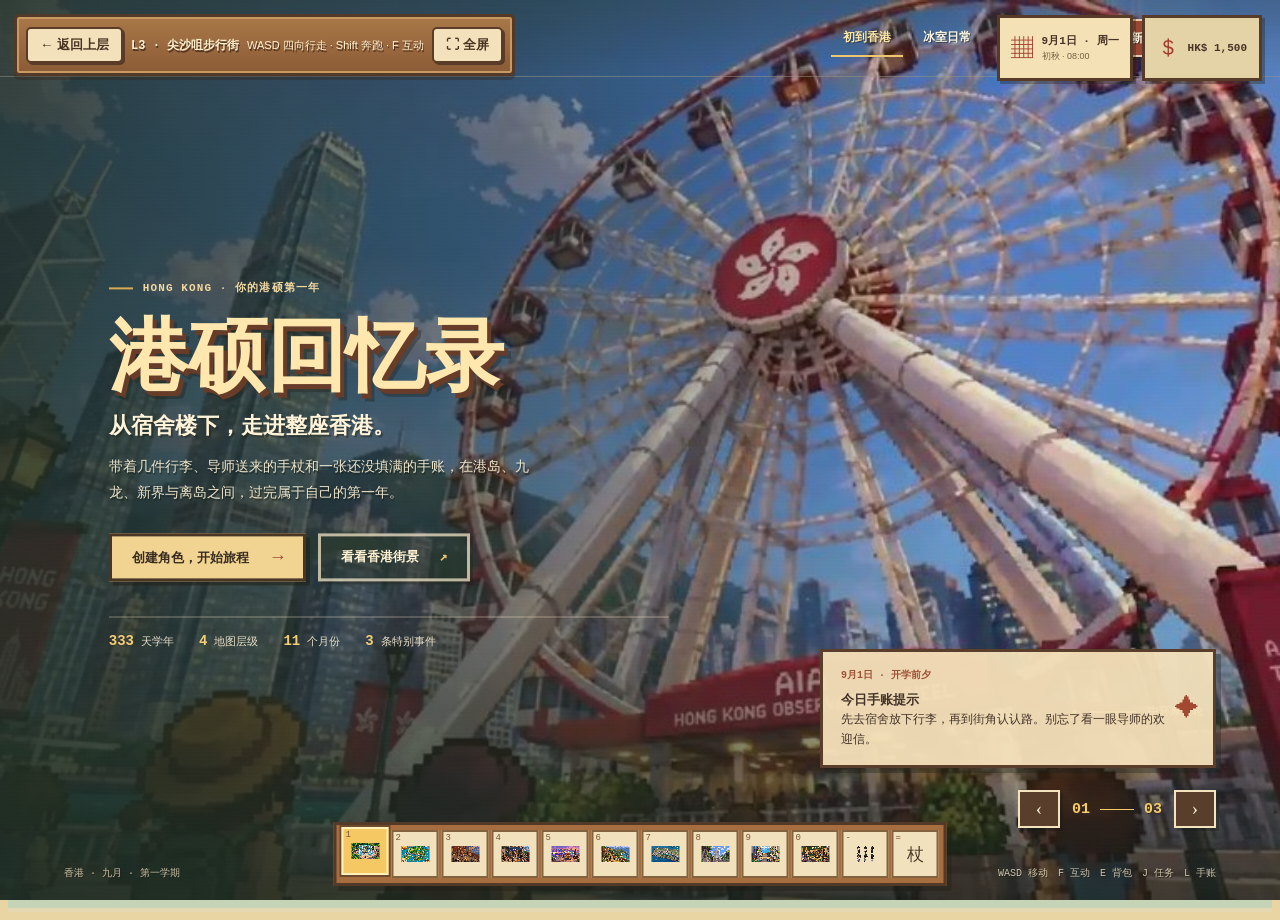
==== index.html @ a5586269 "发布港硕回忆录网页游戏" ====
<!doctype html>
<html lang="zh-CN">
<head>
<meta charset="utf-8"><meta name="viewport" content="width=device-width,initial-scale=1">
<meta name="description" content="港硕回忆录：一款可离线运行的香港生活像素叙事网页游戏。">
<meta name="theme-color" content="#263d35">
<link rel="icon" href="data:,">
<title>港硕回忆录</title>
<style>
/* 本地离线字体回退，无需网络加载 */
/* 2D 综合风格：像素地图 + 港式手绘场景 */
:root{--ink:#23352f;--paper:#f7efdb;--green:#547969;--yellow:#e2b75f;--blue:#75a8a2}
body{font-family:"Microsoft YaHei","PingFang SC",sans-serif;background:#8fb6a6;image-rendering:auto}
.app{grid-template-columns:78px 1fr}.rail{background:#263d35;border-right:4px solid #1b3028}.brand{width:54px;height:54px;border:2px solid #e8dab8;border-radius:7px;font-family:monospace;background:#315347}.navbtn{border-radius:5px}.navbtn.active{background:#efca78;color:#263d35}
.main{background:#f7efdb}.map-screen{background:#c5d3b6}.map-screen:before{opacity:.32;background-image:linear-gradient(30deg,#739684 1px,transparent 1px),linear-gradient(150deg,#739684 1px,transparent 1px);background-size:38px 22px}
.map-head h1{font-family:monospace;letter-spacing:.08em;text-shadow:3px 3px 0 #eef1d9}.map-head p{font-size:15px}.eyebrow{color:#547969}.status{border:3px solid #315347;border-radius:7px;box-shadow:5px 5px 0 rgba(49,83,71,.18);background:#f7efdb}.mapcanvas{top:125px;overflow:hidden;border:3px solid #315347;border-radius:8px;background:url('assets/thumbs/126.jpg') center/cover;box-shadow:8px 8px 0 rgba(49,83,71,.18)}.mapcanvas:after{content:"";position:absolute;inset:0;background:rgba(245,239,204,.16);box-shadow:inset 0 0 0 8px rgba(49,83,71,.08);pointer-events:none}.district{display:none}
.place{width:132px;height:132px;border-radius:8px;border:3px solid #315347;background:#f7efdb;box-shadow:6px 6px 0 rgba(49,83,71,.38)}.place:hover{transform:translate(-2px,-4px);box-shadow:8px 10px 0 rgba(49,83,71,.38)}.place img{width:100%;height:100%;border-radius:4px;border:0;object-fit:cover;image-rendering:auto}.place:after{content:"";position:absolute;inset:0;border-radius:4px;box-shadow:inset 0 0 24px rgba(49,83,71,.12);pointer-events:none}.place strong{bottom:-16px;left:50%;transform:translateX(-50%);border:2px solid #1b3028;border-radius:4px;background:#315347;font-family:monospace;padding:6px 10px}.place small{border:2px solid #315347;top:-13px;right:-13px;border-radius:4px;background:#efca78;color:#315347}
.place[data-place="港岛"]{left:18%;top:35%}.place[data-place="九龙"]{left:45%;top:25%}.place[data-place="新界"]{right:12%;top:30%}.place[data-place="离岛"]{left:44%;bottom:7%}
.story-screen{background:#263d35}.story-bg{filter:saturate(.82) contrast(.94)}.story-bg:after{background:linear-gradient(90deg,rgba(38,61,53,.84),rgba(38,61,53,.22) 68%,rgba(38,61,53,.05)),repeating-linear-gradient(0deg,rgba(255,255,255,.04) 0 1px,transparent 1px 4px)}.storypanel{border:3px solid #263d35;border-radius:8px;background:#f7efdb;box-shadow:8px 8px 0 rgba(23,42,35,.42)}.storypanel h2{font-family:monospace}.placechip{font-family:monospace}.choice{border:2px solid #7a927f;border-radius:5px}.choice:hover{background:#e9dfb9;border-color:#315347}.closebtn,.backmap{border-radius:5px}
.panel-screen{background:#f7efdb}.sidepanel{background:#315347;border-right:4px solid #263d35}.sidepanel h2,.contentpanel h1{font-family:monospace}.invgrid{grid-template-columns:repeat(2,72px)}.item{border:2px solid rgba(247,239,219,.28);border-radius:6px;background:rgba(247,239,219,.06);aspect-ratio:1}.item img{border:2px solid #e4d3a4;border-radius:4px;width:88%;height:62%;image-rendering:auto}.quest{border:2px solid #bdc8b2;border-radius:6px;box-shadow:3px 3px 0 #dde3d1}.questicon{border-radius:3px}.tag{border-radius:3px;background:#e2e8d2}.journal{border:2px solid #d7d3b7;border-radius:7px}.toast{border:2px solid #e6d9b2;border-radius:5px;background:#315347}
/* 新增：角色创建、导师导览与宿舍出生点 */
.onboarding{position:fixed;z-index:100;inset:0;background:#dce7d8;display:grid;grid-template-columns:43% 57%;overflow:hidden}.onboarding.hidden{display:none}.creator-visual{position:relative;background:url('assets/微信图片_20261126093331_119_1244.webp') center/cover}.creator-visual:after{content:"";position:absolute;inset:0;background:linear-gradient(90deg,rgba(30,54,46,.1),rgba(30,54,46,.7)),repeating-linear-gradient(0deg,rgba(255,255,255,.05) 0 1px,transparent 1px 4px)}.character-preview{position:absolute;z-index:2;left:50%;bottom:8%;width:210px;height:330px;transform:translateX(-50%);border:4px solid #263d35;border-radius:12px;background:#f7efdb;box-shadow:10px 10px 0 rgba(38,61,53,.35);display:flex;flex-direction:column;align-items:center;justify-content:flex-end;overflow:hidden}.preview-sky{position:absolute;inset:0 0 55%;background:#9fbdb1}.preview-avatar{position:relative;z-index:2;width:130px;height:230px;margin-bottom:18px}.avatar-head{position:absolute;top:20px;left:43px;width:44px;height:50px;border-radius:42% 42% 46% 46%;background:#e2b18e;border:3px solid #263d35}.avatar-hair{position:absolute;top:10px;left:36px;width:58px;height:40px;border-radius:25px 25px 10px 10px;background:#3a3028;border:3px solid #263d35}.avatar-body{position:absolute;left:25px;top:68px;width:80px;height:120px;border:3px solid #263d35;border-radius:18px 18px 8px 8px}.preview-avatar[data-clothes="校园衫"] .avatar-body{background:#efca78}.preview-avatar[data-clothes="运动服"] .avatar-body{background:#75a8a2}.preview-avatar[data-clothes="礼服"] .avatar-body{background:#a76578}.preview-avatar[data-clothes="休闲外套"] .avatar-body{background:#718d67}.creator-panel{padding:34px clamp(28px,5vw,70px);background:#f7efdb;overflow:auto}.creator-kicker{font-family:monospace;font-size:12px;letter-spacing:.16em;color:#547969}.creator-panel h1{font-family:monospace;font-size:40px;margin:8px 0 4px}.creator-panel>p{color:#718078;margin:0 0 20px}.create-grid{display:grid;grid-template-columns:1fr 1fr;gap:14px}.field label,.feature label{display:block;font-size:12px;font-weight:800;margin-bottom:7px}.field input{width:100%;height:48px;border:2px solid #b9c2ad;border-radius:6px;background:#fffdf5;padding:0 12px;font-size:16px}.option-row{display:flex;gap:8px}.option-row button,.chip-row button{border:2px solid #b9c2ad;background:#fffdf5;border-radius:6px;padding:10px 12px;cursor:pointer}.option-row button.selected,.chip-row button.selected{border-color:#315347;background:#efca78;color:#263d35}.feature{grid-column:1/-1}.chip-row{display:flex;flex-wrap:wrap;gap:8px}.stat-preview{display:grid;grid-template-columns:repeat(3,1fr);gap:8px;margin:16px 0}.stat-preview div{border:2px solid #bdc8b2;border-radius:6px;background:#edf0df;padding:9px}.stat-preview b{display:block;font-family:monospace;font-size:19px}.stat-preview span{font-size:11px;color:#718078}.primary-btn{width:100%;height:52px;border:3px solid #263d35;border-radius:7px;background:#315347;color:#fff;font-size:15px;font-weight:800;cursor:pointer;box-shadow:5px 5px 0 #d1b86e}.guide-overlay{position:fixed;z-index:110;inset:0;background:rgba(24,43,38,.76);display:none;align-items:center;justify-content:center}.guide-overlay.active{display:flex}.guide-stage{width:min(900px,90vw);height:min(580px,78vh);border:4px solid #263d35;border-radius:10px;overflow:hidden;position:relative;background:url('assets/微信图片_20261126093331_119_1244.webp') center/cover;box-shadow:12px 12px 0 rgba(20,34,29,.45)}.guide-stage:after{content:"";position:absolute;inset:0;background:linear-gradient(0deg,rgba(28,49,42,.58),transparent 55%)}.npc{position:absolute;z-index:2;right:13%;bottom:12%;width:170px;height:250px}.npc-head{position:absolute;top:28px;left:57px;width:56px;height:62px;border:4px solid #263d35;border-radius:45% 45% 42% 42%;background:#d7a17d}.npc-hair{position:absolute;z-index:2;top:16px;left:48px;width:74px;height:48px;border:4px solid #263d35;border-radius:50% 50% 12px 12px;background:#c3b3dc}.npc-body{position:absolute;top:88px;left:34px;width:102px;height:145px;border:4px solid #263d35;border-radius:24px 24px 8px 8px;background:#b3c7a2}.staff{position:absolute;z-index:3;right:-20px;top:72px;width:10px;height:150px;background:#efca78;border:3px solid #263d35;border-radius:8px}.staff:before{content:"✦";position:absolute;top:-34px;left:-17px;width:38px;height:38px;border:3px solid #263d35;border-radius:50%;background:#f7efdb;color:#b88b39;display:grid;place-items:center}.dialogue{position:absolute;z-index:4;left:24px;right:24px;bottom:24px;border:3px solid #263d35;border-radius:8px;background:#f7efdb;padding:16px 18px;box-shadow:7px 7px 0 rgba(38,61,53,.35)}.dialogue .npc-name{font-family:monospace;font-size:12px;color:#547969}.dialogue p{min-height:48px;line-height:1.7;margin:6px 0 12px}.dialogue button{float:right;border:2px solid #263d35;border-radius:5px;background:#315347;color:#fff;padding:8px 14px;cursor:pointer}.dorm-overlay{position:fixed;z-index:105;inset:0;background:rgba(35,53,47,.83);display:none;align-items:center;justify-content:center}.dorm-overlay.active{display:flex}.dorm-panel{width:min(980px,92vw);background:#f7efdb;border:4px solid #263d35;border-radius:10px;padding:26px;box-shadow:12px 12px 0 rgba(18,31,26,.45)}.dorm-panel h2{font-family:monospace;margin:0 0 4px}.dorm-panel>p{color:#718078;margin-top:0}.dorm-grid{display:grid;grid-template-columns:repeat(3,1fr);gap:12px}.dorm-card{border:3px solid #bdc8b2;border-radius:7px;background:#fffdf5;padding:10px;text-align:left;cursor:pointer}.dorm-card.selected{border-color:#315347;background:#e7e0b7;box-shadow:5px 5px 0 #d1b86e}.dorm-card img{width:100%;height:115px;object-fit:cover;border:2px solid #263d35;border-radius:4px}.dorm-card strong{display:block;margin:8px 0 3px}.dorm-card small{color:#718078}.hotspot{position:absolute;z-index:6;width:auto;min-width:92px;height:42px;border:2px solid #263d35;border-radius:5px;background:#f7efdb;color:#263d35;box-shadow:4px 4px 0 rgba(49,83,71,.28);font-size:11px;font-weight:800;cursor:pointer}.hotspot:before{content:"";position:absolute;left:50%;top:-12px;width:8px;height:8px;border:2px solid #263d35;border-radius:50%;background:#efca78;transform:translateX(-50%)}.hotspot:hover{background:#efca78}.hotspot[data-locked="true"]{opacity:.58}.birth-marker{position:absolute;z-index:7;width:38px;height:38px;border:3px solid #263d35;border-radius:50%;background:#efca78;display:grid;place-items:center;font-size:18px;left:var(--x);top:var(--y);box-shadow:4px 4px 0 rgba(49,83,71,.28)}
@media(max-width:760px){.app{grid-template-columns:64px 1fr}.mapcanvas{top:135px}.place{width:96px;height:96px}.place strong{font-size:9px}.invgrid{grid-template-columns:repeat(2,58px)}.storypanel{border-width:2px}.onboarding{grid-template-columns:1fr}.creator-visual{display:none}.creator-panel{padding:22px}.create-grid{grid-template-columns:1fr}.dorm-grid{grid-template-columns:1fr 1fr}.guide-stage{height:70vh}.npc{right:4%;transform:scale(.78);transform-origin:bottom}.hotspot{min-width:74px;font-size:9px}.stat-preview{grid-template-columns:repeat(3,1fr)}}
</style>
<link rel="stylesheet" href="assets/experience.css">
<link rel="stylesheet" href="assets/adventure.css">
<link rel="stylesheet" href="assets/story.css">
<link rel="stylesheet" href="assets/character.css">
<link rel="stylesheet" href="assets/world.css?v=2">
<link rel="stylesheet" href="assets/room.css?v=1">
</head>
<body>
<section class="welcome-screen" id="welcomeScreen">
  <div class="welcome-art"><img id="welcomeScene" src="assets/video_cover.jpg" alt="中环摩天轮像素街景"><div class="welcome-art-grain"></div></div>
  <header class="welcome-nav"><div class="welcome-mark">港硕<br>记</div><nav><button class="welcome-nav-link current" data-home-tab="0">初到香港</button><button class="welcome-nav-link" data-home-tab="1">冰室日常</button><button class="welcome-nav-link" data-home-tab="2">九龙夜行</button></nav><button class="welcome-mini-start" id="navBeginJourney">开始新生活 <span>→</span></button></header>
  <div class="welcome-copy"><div class="welcome-kicker"><span></span>HONG KONG · 你的港硕第一年</div><h1>港硕回忆录</h1><div class="welcome-subtitle">从宿舍楼下，走进整座香港。</div><p class="welcome-summary">带着几件行李、导师送来的手杖和一张还没填满的手账，在港岛、九龙、新界与离岛之间，过完属于自己的第一年。</p><div class="welcome-actions"><button class="welcome-primary" id="beginJourney">创建角色，开始旅程 <span>→</span></button><button class="welcome-secondary" id="resumeJourney">看看香港街景 <span>↗</span></button></div><div class="welcome-story-meta"><span><b>333</b>天学年</span><span><b>4</b>地图层级</span><span><b>11</b>个月份</span><span><b>3</b>条特别事件</span></div></div>
  <div class="welcome-news"><div class="news-date">9月1日 · 开学前夕</div><p><b>今日手账提示</b><br>先去宿舍放下行李，再到街角认认路。别忘了看一眼导师的欢迎信。</p><span class="news-pin">✦</span></div>
  <div class="welcome-scene-mark"><span>✦</span><i></i><span id="sceneCaption">中环 · 港湾入夜</span><span id="sceneNumber" class="sr-only">01</span></div>
  <div class="welcome-controls"><button id="welcomePrev" aria-label="上一张街景">‹</button><span><b id="welcomeSlideCurrent">01</b><i></i><b>03</b></span><button id="welcomeNext" aria-label="下一张街景">›</button></div>
  <div class="welcome-footer"><span>香港 · 九月 · 第一学期</span><span>WASD 移动　F 互动　E 背包　J 任务　L 手账</span></div>
</section>
<div class="onboarding hidden" id="onboarding">
  <div class="creator-visual"><div class="character-preview"><div class="preview-sky"></div><div class="preview-avatar" id="previewAvatar" data-clothes="校园衫" data-outfit="daily"><div class="avatar-sheet" id="avatarSheet" data-gender="女性"></div><img class="avatar-layer avatar-top-layer" src="assets/characters/clothes-top.png" alt="上衣"><img class="avatar-layer avatar-pants-layer" src="assets/characters/clothes-pants.png" alt="裤子"><img class="avatar-layer avatar-shoes-layer" src="assets/characters/clothes-shoes.png" alt="鞋子"><div class="avatar-accessory"></div><img class="avatar-full" id="avatarFull" alt="节日人物造型"></div><div class="avatar-preview-name" id="avatarPreviewName">林同学 · 日常校园</div><div class="character-turnaround" id="characterTurnaround" aria-label="日常校园三视图"><div class="turnaround-view"><img data-view="front" src="assets/characters/daily-female-front.png" alt="正面"><span>正</span></div><div class="turnaround-view"><img data-view="side" src="assets/characters/daily-female-side.png" alt="侧面"><span>侧</span></div><div class="turnaround-view"><img data-view="back" src="assets/characters/daily-female-back.png" alt="背面"><span>背</span></div></div><div class="avatar-zoom-note" id="avatarZoomNote">100%</div></div></div>
  <div class="creator-panel">
    <div class="creator-kicker">CHARACTER CREATION · 港硕第一学期 <button id="backToWelcome" type="button">← 返回首页</button></div><h1>创建你的角色</h1><p>选择形象、性格与开学穿搭，数值会随选择即时调整。</p>
    <div class="create-grid">
      <div class="field"><label for="playerName">姓名</label><input id="playerName" maxlength="12" value="林同学" placeholder="请输入姓名"></div>
      <div class="field"><label>性别 / 身份</label><div class="option-row" id="genderOptions"><button class="selected" data-gender="女性">女性</button><button data-gender="男性">男性</button><button data-gender="非二元">非二元</button></div></div>
      <div class="feature"><label>人物特征（可多选）</label><div class="chip-row" id="traitOptions"><button class="selected" data-trait="社交达人" data-stat="社交,+12">社交达人</button><button data-trait="学业优先" data-stat="学习,+12">学业优先</button><button data-trait="探险爱好者" data-stat="探索,+12">探险爱好者</button><button data-trait="美食记录者" data-stat="体力,+12">美食记录者</button></div></div>
      <div class="feature outfit-feature" id="clothesOptions"><label>初始服饰</label><div class="outfit-grid" id="outfitOptions"><button class="outfit-option selected" data-outfit="daily" data-clothes="日常校园" data-clue="校园"><span class="outfit-art daily-art"><img src="assets/characters/daily-female-front.png" alt="日常校园造型"></span><span><b>日常校园</b><small>轻装入学 · 学习 +5</small></span></button><button class="outfit-option" data-outfit="street" data-clothes="街头休闲" data-clue="探索"><span class="outfit-art street-art"><img src="assets/characters/clothes-top.png" alt="街头上衣"><img src="assets/characters/clothes-pants.png" alt="休闲长裤"></span><span><b>街头休闲</b><small>方便走街 · 探索 +8</small></span></button><button class="outfit-option" data-outfit="holiday" data-clothes="圣诞主题套装" data-clue="社交"><span class="outfit-art holiday-art"><img src="assets/characters/holiday-character.png" alt="圣诞套装"></span><span><b>圣诞主题</b><small>节日限定 · 社交 +8</small></span></button><button class="outfit-option" data-outfit="alternative" data-clothes="恶魔蝙蝠套装" data-clue="生活"><span class="outfit-art alternative-art"><img src="assets/characters/alternative-character.png" alt="蝙蝠套装"></span><span><b>蝙蝠套装</b><small>个性出行 · 探索 +5</small></span></button></div></div>
      <div class="feature accessory-feature"><label>配饰</label><div class="accessory-row" id="accessoryOptions"><button class="accessory-option selected" data-accessory="none" title="不佩戴">—</button><button class="accessory-option" data-accessory="bow" title="蝴蝶结"><img src="assets/characters/accessory-bow.png" alt="蝴蝶结"></button><button class="accessory-option" data-accessory="hairpin" title="发夹"><img src="assets/characters/accessory-hairpin.png" alt="发夹"></button><button class="accessory-option" data-accessory="scarf" title="脖套"><img src="assets/characters/accessory-scarf.png" alt="脖套"></button><button class="accessory-option" data-accessory="bat" title="小蝙蝠"><img src="assets/characters/accessory-bat.png" alt="小蝙蝠"></button></div></div>
      <div class="feature appearance-comparison"><label>主角装饰对照</label><div class="appearance-compare"><div class="compare-panel"><div class="compare-avatar"><div class="compare-person" id="compareBeforePerson" data-gender="女性"></div></div><b>未佩戴配饰</b></div><span class="compare-arrow">→</span><div class="compare-panel"><div class="compare-avatar"><div class="compare-person" id="compareAfterPerson" data-gender="女性"></div><img id="compareAccessory" class="compare-accessory" alt="当前配饰" hidden></div><b id="compareAccessoryName">当前：无配饰</b></div></div></div>
      <div class="feature tuning-feature"><label for="avatarScale">人物显示比例 <span id="avatarScaleValue">100%</span></label><input id="avatarScale" type="range" min="75" max="120" value="100"><label for="avatarTone">色调</label><select id="avatarTone"><option value="normal">原色</option><option value="warm">暖光</option><option value="cool">清凉</option><option value="soft">柔和</option></select></div>
    </div>
    <div class="stat-preview"><div><b id="socialStat">62</b><span>社交</span></div><div><b id="studyStat">62</b><span>学习</span></div><div><b id="exploreStat">62</b><span>探索</span></div><div><b id="energyStat">100</b><span>体力</span></div></div>
    <button class="primary-btn" id="startCreation">确认角色，进入香港</button>
  </div>
</div>
<div class="guide-overlay" id="guideOverlay"><div class="guide-stage"><div class="npc"><div class="npc-hair"></div><div class="npc-head"></div><div class="npc-body"></div><div class="staff"></div></div><div class="dialogue"><div class="npc-name">导师 NPC · 马老师</div><p id="guideText"></p><button id="guideNext">继续</button></div></div></div>
<div class="dorm-overlay" id="dormOverlay"><div class="dorm-panel"><h2>选择宿舍出生点</h2><p>宿舍下就是你的第一天。不同区域影响初始交通与可探索地点。</p><div class="dorm-grid" id="dormGrid">
<button class="dorm-card selected" data-dorm="港大太古堂" data-bonus="社交"><img src="assets/微信图片_20261126093323_112_1244.webp"><strong>太古堂宿舍</strong><small>港岛 · 商业区，社交路线加成</small></button>
<button class="dorm-card" data-dorm="城大宿舍" data-bonus="学习"><img src="assets/微信图片_20261126093331_119_1244.webp"><strong>城大宿舍</strong><small>九龙 · 校园区，学习路线加成</small></button>
<button class="dorm-card" data-dorm="理大宿舍" data-bonus="探索"><img src="assets/微信图片_20261126093323_114_1244.webp"><strong>理大宿舍</strong><small>维港 · 实践区，探索路线加成</small></button>
<button class="dorm-card" data-dorm="浸大学舍" data-bonus="社交"><img src="assets/微信图片_20261126093323_113_1244.webp"><strong>浸大学舍</strong><small>九龙东 · 社区区，文化路线加成</small></button>
<button class="dorm-card" data-dorm="科大宿舍" data-bonus="生活"><img src="assets/微信图片_20261126093323_117_1244.webp"><strong>科大宿舍</strong><small>清水湾 · 自然区，体力路线加成</small></button>
<button class="dorm-card" data-dorm="岭南宿舍" data-bonus="生活"><img src="assets/微信图片_20261126093331_121_1244.webp"><strong>岭南宿舍</strong><small>离岛 · 海岸区，休闲路线加成</small></button>
</div><button class="primary-btn" id="confirmDorm" style="margin-top:16px">从宿舍楼下出发</button></div></div>
<div class="app">
<aside class="rail"><div class="brand">香<br>港回忆录</div><nav class="railnav">
<button class="navbtn active" data-screen="map"><span>⌖</span><span>地图</span></button>
<button class="navbtn" data-screen="bag"><span>▣</span><span>背包</span></button>
<button class="navbtn" data-screen="quests"><span>✓</span><span>任务</span></button>
<button class="navbtn" data-screen="journal"><span>◫</span><span>日记</span></button>
</nav><div class="railbottom">DAY 01<br>9月1日</div></aside>
<main class="main">
<section class="screen map-screen active" id="map"><header class="map-head"><div class="eyebrow">HONG KONG · FALL SEMESTER</div><h1>香港，九月。</h1><p>沿街区前行，靠近感叹号触发事件；点「返回上层」可随时打开香港地图。</p></header>
<div class="status"><div class="meter">体力<b id="energy">100%</b></div><div class="meter">港币<b id="money">¥ 1,500</b></div><div class="meter">学分线索<b id="clues">0</b></div></div>
<div class="mapcanvas"><div class="district d1"></div><div class="district d2"></div><div class="district d3"></div><div class="district d4"></div>
<button class="place" data-place="港岛"><img src="assets/微信图片_20261126093323_109_1244.webp"><small>1</small><strong>港岛 · 中环</strong></button>
<button class="place" data-place="九龙"><img src="assets/微信图片_20261126093331_118_1244.webp"><small>2</small><strong>九龙 · 旺角</strong></button>
<button class="place" data-place="新界"><img src="assets/微信图片_20261126093331_125_1244.webp"><small>3</small><strong>新界 · 大埔</strong></button>
<button class="place" data-place="离岛" id="island"><img src="assets/微信图片_20261126093338_131_1244.png"><small>4</small><strong>离岛 · 南丫岛</strong></button>
</div></section>
<section class="screen story-screen" id="story"><button class="backmap" id="backmap">← 返回地图</button><div class="story-bg" id="storybg"></div><article class="storypanel"><div class="storytop"><span class="placechip" id="placechip"></span><button class="closebtn" id="closeStory">×</button></div><h2 id="storytitle"></h2><p id="storytext"></p><div class="choices" id="choices"></div></article></section>
<section class="screen panel-screen" id="bag"><div class="panelshell"><aside class="sidepanel"><h2>背包 / Inventory</h2><div class="invgrid" id="invgrid"></div></aside><div class="contentpanel"><h1>随身物品</h1><div class="journal" id="bagText">此刻，你的背包还很轻。收集四张港岛地图碎片与一张八达通，即将开启真正的香港回忆。</div></div></div></section>
<section class="screen panel-screen" id="quests"><div class="panelshell"><aside class="sidepanel"><h2>任务状态</h2><div class="journal" style="background:transparent;color:#d6dfdc;border:0;padding:0;font-size:13px">完成地点任务，收集线索；选择影响体力、口袋和结局。</div></aside><div class="contentpanel"><h1>今日任务链</h1><div class="questlist" id="questlist"></div></div></div></section>
<section class="screen panel-screen" id="journal"><div class="panelshell"><aside class="sidepanel"><h2>回忆日记</h2><div style="font-size:13px;color:#bdcdc9">9 月 · 港硕生活<br><br><b id="dayCount">第 1 页</b></div></aside><div class="contentpanel"><div id="journalNormal"><h1>香港日志</h1><div class="journal" id="journalText">2026年9月1日，阴。</div></div><div class="ending" id="ending"><div class="endingmark">END</div><h1 id="endingTitle">属于我的香港</h1><p id="endingText"></p><button class="choice" onclick="location.reload()" style="max-width:180px;margin:auto;text-align:center">重新开始回忆</button></div></div></div></section>
</main></div>
<div class="game-hud"><div class="hud-calendar"><span class="hud-icon">▦</span><span class="hud-date"><b>9月1日 · 周一</b><small>初秋 · 08:00</small></span></div><div class="hud-wallet"><span class="hud-icon">＄</span><b id="hudMoney">HK$ 1,500</b></div></div>
<div class="hotbar" id="hotbar" aria-label="12格快捷物品栏"></div>
<div class="toast" id="toast"></div>
<script src="assets/meta.js"></script>
<script>
const ASSET = n => `assets/${window.ASSETS.find(a=>a.n===String(n)).file}`;
</script>
<script>
const places={
'港岛':{bg:'assets/微信图片_20261126093323_115_1244.webp',title:'港岛电车站街景',text:'蓝天下的叮叮车穿过中环街巷。阿凯在便利店门口等你，手里拿着一张皱了的地铁图。',choices:[['跟阿凯坐巴士','听一听港岛通勤建议',7,-20],['步行探索街巷','省下车费，但消耗更多体力',12,-10]]},
'九龙':{bg:'assets/微信图片_20261126093323_116_1244.webp',title:'旺角霓虹夜街',text:'蓝紫夜色中的密集招牌亮起。你需要找一顿晚饭，也确认下个月重要的开学日程。',choices:[['钻进夜市食肆','点一份简单的小食，认识新朋友',8,-35],['逛街寻找便利店','节省开支，顺便收集地铁信息',5,-12]]},
'新界':{bg:'assets/微信图片_20261126093331_119_1244.webp',title:'新界校园绿地',text:'金色拱门与草坪环绕着虚构的港硕校园。图书馆灯光仍亮着，选课准备还差最后一步。',choices:[['立刻去图书馆','整理资料并完成选课准备',10,-15],['沿着山径散步','让思绪慢下来，记录自然回忆',4,-5]]},
'离岛':{bg:'assets/微信图片_20261126093331_121_1244.webp',title:'离岛沙滩',text:'碧海白沙与彩色小屋在夕光中安静排列。渡轮渐行渐远，港硕生活像一张等待填写的地图。',choices:[['登上山间小径','用一整天换取离岛线索',18,-60],['在码头喝咖啡','休息片刻，整理今天的日记',8,-25]]}
};
const items=['八达通卡','港岛地图','地铁路线图','行李标签','相机胶片','新生手册'];let state={energy:100,money:1500,clues:0,visited:[],done:{},journal:'2026年9月1日，阴。\n抵达香港，雨后的街道像一张新地图。'};
function showScreen(id){document.querySelectorAll('.screen').forEach(s=>s.classList.remove('active'));document.querySelector('#'+id).classList.add('active');document.querySelectorAll('.navbtn').forEach(b=>b.classList.toggle('active',b.dataset.screen===id))}
document.querySelectorAll('.navbtn').forEach(b=>b.onclick=()=>showScreen(b.dataset.screen));
document.querySelectorAll('.place').forEach(p=>p.onclick=()=>openPlace(p.dataset.place));
function openPlace(name){const d=places[name];document.querySelector('#storybg').style.backgroundImage=`url('${d.bg}')`;document.querySelector('#placechip').textContent='LOCATION · '+name;document.querySelector('#storytitle').textContent=d.title;document.querySelector('#storytext').textContent=d.text;const box=document.querySelector('#choices');box.innerHTML='';d.choices.forEach((c,i)=>{const b=document.createElement('button');b.className='choice';b.innerHTML=`<strong>${c[0]}</strong><small>${c[1]}</small>`;b.onclick=()=>choose(name,i,c);box.appendChild(b)});showScreen('story')}
function choose(name,i,c){if(state.done[name]){toast('这里的回忆已记录在日记中');return}state.done[name]=true;state.visited.push(name);state.clues++;state.energy=Math.max(0,state.energy-c[2]);state.money=Math.max(0,state.money-c[3]);state.journal+=`\n\n${name}｜${places[name].title}\n选择了“${c[0]}”。${c[1]}。`;document.querySelectorAll('.place').forEach(p=>{if(p.dataset.place===name)p.classList.add('locked')});update();toast(`${name}线索已收集 +1`);setTimeout(()=>showScreen('map'),350);if(state.clues===4)setTimeout(()=>ending(),900)}
function update(){document.querySelector('#energy').textContent=state.energy+'%';document.querySelector('#money').textContent='¥ '+state.money.toLocaleString();document.querySelector('#clues').textContent=state.clues;document.querySelector('#journalText').textContent=state.journal;document.querySelector('#dayCount').textContent='第 '+Math.min(state.clues+1,19)+' 页';renderBag();renderQuests()}
function renderBag(){const g=document.querySelector('#invgrid');g.innerHTML='';items.forEach((n,i)=>{const el=document.createElement('div');el.className='item '+(i<=state.clues?'':'locked');const assetIds=[127,128,129,130,131,127];el.innerHTML=`<img src="assets/微信图片_20261126093338_${assetIds[i]}_1244.${assetIds[i]===131?'png':'webp'}"><span>${n}</span>`;g.appendChild(el)})}
function renderQuests(){const q=[['抵达港岛','完成地铁与街区探索','港岛'],['寻找九龙夜市','收集最真实的日常记忆','九龙'],['整理新界生活','确定学业与休闲节奏','新界'],['完成离岛远行','给港硕生活留下注脚','离岛']];const e=document.querySelector('#questlist');e.innerHTML='';q.forEach(v=>{const done=state.done[v[2]];e.innerHTML+=`<div class="quest ${done?'done':''}"><div class="questicon">${done?'✓':'·'}</div><div><strong>${v[0]}</strong><small>${v[1]}</small></div><span class="tag">${done?'已完成':'进行中'}</span></div>`})}
function ending(){showScreen('journal');document.querySelector('#journalNormal').style.display='none';document.querySelector('#ending').classList.add('active');let title=state.energy>70?'生活考察者':'香港记忆家';let text=state.energy>70?'你用步行丈量了港岛，用地铁串起了九龙，用海风安放了新界和离岛。港硕生活，终于从地图变成了你的日常。':'你在繁忙与休闲之间反复选择。疲惫与行李都成为记录的一部分，这一年也许不会完美，却真实地属于你。';document.querySelector('#endingTitle').textContent=title;document.querySelector('#endingText').textContent=text}
function toast(t){const x=document.querySelector('#toast');x.textContent=t;x.classList.add('show');clearTimeout(x.timer);x.timer=setTimeout(()=>x.classList.remove('show'),1800)}
document.querySelector('#backmap').onclick=()=>showScreen('map');document.querySelector('#closeStory').onclick=()=>showScreen('map');

const creator={gender:'女性',traits:[],clothes:'日常校园',dorm:'港大太古堂',bonus:'社交',name:'林同学',stats:{social:62,study:62,explore:62,energy:100}};
function recalcStats(){let s={social:62,study:62,explore:62,energy:100};document.querySelectorAll('#traitOptions button.selected').forEach(b=>{const [k,v]=b.dataset.stat.split(',');if(k==='社交')s.social+=Number(v);if(k==='学习')s.study+=Number(v);if(k==='探索')s.explore+=Number(v);if(k==='体力')s.energy+=Number(v)});const clothes=document.querySelector('#clothesOptions button.selected');creator.clothes=clothes?.dataset.clothes||'日常校园';if(clothes?.dataset.clue==='校园')s.study+=5;if(clothes?.dataset.clue==='社交')s.social+=8;if(clothes?.dataset.clue==='学习')s.study+=8;if(clothes?.dataset.clue==='探索')s.explore+=8;if(clothes?.dataset.clue==='生活')s.explore+=5;creator.traits=[...document.querySelectorAll('#traitOptions button.selected')].map(button=>button.dataset.trait);socialStat.textContent=s.social;studyStat.textContent=s.study;exploreStat.textContent=s.explore;energyStat.textContent=s.energy;creator.stats=s;previewAvatar.dataset.clothes=creator.clothes}
document.querySelectorAll('#genderOptions button').forEach(b=>b.onclick=()=>{document.querySelectorAll('#genderOptions button').forEach(x=>x.classList.remove('selected'));b.classList.add('selected');creator.gender=b.dataset.gender;avatarSheet.dataset.gender=creator.gender==='男性'?'男性':'女性'});
document.querySelectorAll('#traitOptions button').forEach(b=>b.onclick=()=>{b.classList.toggle('selected');recalcStats()});
document.querySelectorAll('#clothesOptions button').forEach(b=>b.onclick=()=>{document.querySelectorAll('#clothesOptions button').forEach(x=>x.classList.remove('selected'));b.classList.add('selected');recalcStats()});
recalcStats();
const guideLines=[
  '欢迎来到香港回忆录，林同学。这里没有固定的人生答案，你的选择会改变社交、学习与探索数值。',
  '在地图上寻找闪亮节点：叮叮车、冰室、庙宇、书店、海滨等地点都能触发任务与回忆。',
  '这是你的港硕手杖：它能记录线索、指引导师任务，并在宿舍与四大城区之间打开选择。'
];let guideIndex=0;
guideText.textContent=guideLines[0];
document.querySelector('#guideNext').onclick=()=>{guideIndex++;if(guideIndex<guideLines.length){guideText.textContent=guideLines[guideIndex];if(guideIndex===2)document.querySelector('.staff').animate([{transform:'scale(.7) rotate(-20deg)'},{transform:'scale(1.2) rotate(8deg)'},{transform:'scale(1)'}],{duration:700});}else{guideOverlay.classList.remove('active');dormOverlay.classList.add('active')}};
document.querySelector('#startCreation').onclick=()=>{creator.name=playerName.value.trim()||'林同学';state.playerStats={...creator.stats};state.energy=creator.stats.energy;document.querySelector('.brand').innerHTML=creator.name.slice(0,2)+'<br>港回忆录';guideLines[0]=`欢迎来到香港回忆录，${creator.name}。这里没有固定的人生答案，你的选择会改变社交、学习与探索数值。`;guideText.textContent=guideLines[0];onboarding.classList.add('hidden');guideOverlay.classList.add('active')};
document.querySelectorAll('.dorm-card').forEach(b=>b.onclick=()=>{document.querySelectorAll('.dorm-card').forEach(x=>x.classList.remove('selected'));b.classList.add('selected');creator.dorm=b.dataset.dorm;creator.bonus=b.dataset.bonus});
confirmDorm.onclick=()=>{dormOverlay.classList.remove('active');state.dorm=creator.dorm;state.bonus=creator.bonus;if(creator.bonus==='社交')state.clues=0;if(creator.bonus==='学习')state.money+=200;if(creator.bonus==='探索')state.energy+=15;state.journal=`9月1日，晴。\n${creator.name}（${creator.gender}）在「${creator.dorm}」宿舍楼下开始港硕回忆。穿着${creator.clothes}，口袋里还有导师赠予的港硕手杖。`;const old=document.querySelector('.birth-marker');if(old)old.remove();const marker=document.createElement('div');marker.className='birth-marker';marker.style.setProperty('--x','46%');marker.style.setProperty('--y','74%');marker.textContent='⌂';mapCanvas.appendChild(marker);update();toast(`出生点：${creator.dorm} · 手杖已获得`)};

const mapPoints=[
 ['港大校门','港岛',18,18,'assets/微信图片_20261126093323_112_1244.webp','与校友打招呼，社交+8'],
 ['叮叮车站','港岛',32,62,'assets/微信图片_20261126093323_115_1244.webp','乘车换区，消耗港币'],
 ['摩天轮广场','港岛',53,20,'assets/微信图片_20261126093331_118_1244.webp','俯瞰维港，探索+8'],
 ['卑利街Bakehouse','港岛',68,55,'assets/微信图片_20261126093338_130_1244.webp','购买蛋挞，体力+10'],
 ['太平山缆车','港岛',78,25,'assets/微信图片_20261126093331_123_1244.webp','黄昏观景，社交或探索任务'],
 ['霓虹夜市','九龙',26,44,'assets/微信图片_20261126093331_120_1244.webp','夜市美食任务'],
 ['庙宇庭院','九龙',51,66,'assets/微信图片_20261126093323_113_1244.webp','参拜祈福，学习线索'],
 ['故宫博物馆','九龙',67,37,'assets/微信图片_20261126093338_128_1244.webp','参观展览，学习+12'],
 ['星光大道','九龙',81,64,'assets/微信图片_20261126093338_129_1244.webp','海滨散步，探索+6'],
 ['慈山寺','新界',38,22,'assets/微信图片_20261126093323_109_1244.webp','登山祈福，体力与学习'],
 ['校园绿地','新界',62,48,'assets/微信图片_20261126093331_119_1244.webp','参加讲座，学习+10'],
 ['香港手绘地图亭','新界',82,67,'assets/微信图片_20261126093331_126_1244.jpg','解锁全港传送点'],
 ['离岛沙滩','离岛',24,71,'assets/微信图片_20261126093331_121_1244.webp','游泳休闲，体力+12'],
 ['山径观海','离岛',62,72,'assets/微信图片_20261126093323_117_1244.webp','行山探索，探索+12'],
 ['喷泉广场','离岛',82,42,'assets/微信图片_20261126093338_127_1244.webp','休憩并与新朋友会面']
];
const mapCanvas=document.querySelector('.mapcanvas');mapPoints.forEach((p,i)=>{const b=document.createElement('button');b.className='hotspot';b.style.left=p[2]+'%';b.style.top=p[3]+'%';b.dataset.title=p[0];b.dataset.region=p[1];b.dataset.desc=p[5];b.dataset.bg=p[4];b.textContent=p[0];b.onclick=()=>openHotspot(b);mapCanvas.appendChild(b)});
function openHotspot(btn){const title=btn.dataset.title,desc=btn.dataset.desc,bg=btn.dataset.bg,region=btn.dataset.region;document.querySelector('#storybg').style.backgroundImage=`url('${bg}')`;document.querySelector('#placechip').textContent=`MAP POINT · ${region}`;document.querySelector('#storytitle').textContent=title;document.querySelector('#storytext').textContent=desc+'。当前角色：'+creator.name+'，宿舍：'+creator.dorm+'。';const box=document.querySelector('#choices');box.innerHTML='';[['停留互动','记录回忆并获得线索',4,-15],['继续探索','消耗更少港币，保存体力',3,-5]].forEach(c=>{const el=document.createElement('button');el.className='choice';el.innerHTML=`<strong>${c[0]}</strong><small>${c[1]}</small>`;el.onclick=()=>{if(!state.done['点:'+title]){state.done['点:'+title]=true;state.clues++;state.energy=Math.max(0,state.energy-c[2]);state.money=Math.max(0,state.money-c[3]);state.journal+=`\n\n${title}｜${region}\n${desc}。`;update();toast(title+' 已记录')}showScreen('map')};box.appendChild(el)});showScreen('story')}
state.journal='等待角色创建……';update();
</script>
<script src="assets/room.js?v=1"></script>
<script src="assets/story.js?v=2"></script>
<script src="assets/adventure.js?v=10"></script>
<script src="assets/experience.js?v=4"></script>
</body></html>
---- assets/experience.css ----
:root{--wall:#E8D5A3;--wall-shadow:#D4BE8B;--tile-green:#9DB47E;--tile-light:#C6D3A8;--sofa:#A33B2B;--sofa-light:#C1553A;--wood:#EFD9A7;--wood-dark:#B98A4E;--steel:#8E959B;--tile-deep:#3E7A4E;--window:#F5E9C8;--sun:#E9B85C;--plant:#4E7A3A;--outline:#493624;--pixel-ink:#3A3A4A;--pixel-blue:#5C7A9E}
button,input,select{font-family:inherit}
body{overflow:hidden!important;background:var(--wall)!important;overscroll-behavior:none}
body,body *{scrollbar-width:thin;scrollbar-color:#9c7242 #e8d5a3}
.app{height:100svh;min-height:520px;overflow:hidden}
.main,.screen{height:100%;overflow:hidden!important;overscroll-behavior:none}
.screen{touch-action:pan-x pan-y}
.welcome-screen{position:fixed;z-index:160;inset:0;display:block;overflow:hidden;background:var(--wall);color:#322c24;font-family:Georgia,"Times New Roman","Microsoft YaHei",serif}
.welcome-screen:before{content:"";position:absolute;z-index:1;inset:0;pointer-events:none;background:linear-gradient(90deg,rgba(30,46,36,.85),rgba(30,46,36,.54) 39%,rgba(30,46,36,.10) 76%),linear-gradient(0deg,rgba(20,35,27,.56),transparent 28%)}
.welcome-screen:after{content:"";position:absolute;z-index:2;inset:0;pointer-events:none;opacity:.22;background-image:repeating-linear-gradient(0deg,rgba(255,255,255,.09) 0 1px,transparent 1px 4px);mix-blend-mode:soft-light}
.welcome-nav{position:absolute;z-index:4;top:0;left:0;right:0;height:76px;display:flex;align-items:center;padding:0 clamp(20px,5vw,76px);gap:24px;border-bottom:1px solid rgba(255,244,218,.25);background:linear-gradient(rgba(42,54,39,.32),transparent)}
.welcome-mark{display:grid;place-items:center;width:42px;height:42px;border:2px solid #f1dfb8;background:#9c4a31;color:#fff4d8;text-decoration:none;text-align:center;font:700 12px/1.1 monospace;box-shadow:3px 3px 0 rgba(22,28,21,.35)}
.welcome-nav nav{display:flex;gap:8px;margin-left:auto}
.welcome-nav-link,.welcome-mini-start{height:38px;border:0;border-bottom:2px solid transparent;background:transparent;color:#fff7e2;font:700 12px monospace;cursor:pointer;padding:0 12px;text-shadow:1px 1px 0 rgba(36,36,26,.55)}
.welcome-nav-link:hover,.welcome-nav-link.current{border-bottom-color:#edc76e;color:#ffe8a6}
.welcome-mini-start{border:2px solid rgba(255,244,218,.75);background:#994733;padding:0 18px;box-shadow:3px 3px 0 rgba(22,28,21,.36)}
.welcome-mini-start span{padding-left:12px;color:#ffe7a2;font-size:16px}
.welcome-art{position:absolute;inset:0;overflow:hidden;background:#5e7860}
.welcome-art img{position:absolute;width:100%;height:100%;inset:0;object-fit:cover;object-position:center 55%;image-rendering:auto;transition:opacity .32s ease,transform 6s ease}
.welcome-art img.slide-in{opacity:.55;transform:scale(1.025)}
.welcome-art-grain{position:absolute;inset:0;background:linear-gradient(0deg,rgba(43,41,26,.28),transparent 46%);pointer-events:none}
.welcome-scene-mark{position:absolute;right:clamp(22px,6vw,88px);bottom:clamp(128px,20vh,188px);display:flex;align-items:center;gap:12px;color:#fff2d6;font:700 11px monospace;text-shadow:2px 2px #332d25}
.welcome-scene-mark span:first-child{color:#f5cf7a;font-size:14px}
.welcome-scene-mark i{width:46px;height:2px;background:#f5cf7a}
.welcome-copy{position:absolute;z-index:3;left:clamp(24px,8.5vw,132px);top:50%;width:min(560px,58vw);transform:translateY(-46%);color:#fff3dc}
.welcome-kicker{display:flex;align-items:center;gap:10px;margin:0 0 20px;color:#f2d89e;font:700 11px monospace;letter-spacing:.1em}
.welcome-kicker span{width:24px;height:2px;background:#d9a955}
.welcome-copy h1{margin:0;color:#ffe7ad;font-family:"STSong","Songti SC","Noto Serif SC",serif;font-size:clamp(44px,6.2vw,82px);font-weight:900;line-height:1.04;text-shadow:4px 5px 0 #673c28,7px 8px 0 rgba(30,34,25,.38)}
.welcome-subtitle{margin:13px 0 12px;font-size:22px;font-weight:700;color:#fff4d9;text-shadow:2px 2px 0 rgba(31,37,29,.5)}
.welcome-summary{max-width:440px;margin:0;color:#eee5cb;font:14px/1.9 "Microsoft YaHei","PingFang SC",sans-serif;text-shadow:1px 2px 0 rgba(21,31,25,.6)}
.welcome-actions{display:flex;flex-wrap:wrap;gap:12px;margin-top:27px}
.welcome-primary,.welcome-secondary{min-height:48px;padding:0 20px;border:3px solid #493624;background:#f1d392;color:#382d20;font:800 13px monospace;cursor:pointer;box-shadow:4px 4px 0 rgba(32,32,22,.55);transition:transform .14s,filter .14s}
.welcome-primary:hover,.welcome-secondary:hover{transform:translateY(-2px);filter:brightness(1.06)}
.welcome-primary span{margin-left:16px;color:#9e4b31;font-size:18px}
.welcome-secondary{border-color:rgba(255,240,209,.7);background:rgba(42,56,39,.34);color:#fff2d3;box-shadow:3px 3px 0 rgba(32,32,22,.35)}
.welcome-secondary span{padding-left:12px;color:#efc771}
.welcome-story-meta{display:flex;flex-wrap:wrap;gap:25px;margin-top:35px;padding-top:16px;border-top:1px solid rgba(255,237,204,.42);color:#e8dfc7;font:11px monospace}
.welcome-story-meta b{padding-right:7px;color:#f4cd75;font-size:14px}
.welcome-controls{position:absolute;z-index:4;right:clamp(22px,5vw,76px);bottom:72px;display:flex;align-items:center;gap:12px}
.welcome-controls button{width:42px;height:38px;border:2px solid #f4e3bf;background:#593f2b;color:#fff0d0;font-size:19px;cursor:pointer;box-shadow:3px 3px 0 rgba(26,28,20,.34)}
.welcome-controls>span{display:flex;align-items:center;gap:10px;color:#fff1d2;font:12px monospace;text-shadow:1px 1px #392d23}
.welcome-controls>span b{color:#f4ca6b;font-size:15px}
.welcome-controls>span i{width:34px;height:1px;background:#f4ca6b}
.welcome-news{position:absolute;z-index:3;right:clamp(22px,5vw,76px);bottom:132px;width:min(330px,30vw);padding:16px 42px 15px 18px;border:3px solid #583e2b;background:rgba(246,227,187,.94);color:#433328;box-shadow:5px 5px 0 rgba(25,34,24,.35)}
.news-date{color:#9e5137;font:700 10px monospace}
.welcome-news p{margin:7px 0 0;font:12px/1.65 "Microsoft YaHei","PingFang SC",sans-serif}
.welcome-news p b{font-size:13px}
.news-pin{position:absolute;right:14px;top:50%;transform:translateY(-50%);color:#a44931;font-size:24px}
.welcome-footer{position:absolute;z-index:4;left:clamp(20px,5vw,76px);right:clamp(20px,5vw,76px);bottom:20px;display:flex;justify-content:space-between;color:rgba(255,242,212,.75);font:10px monospace;text-shadow:1px 1px rgba(37,34,26,.7)}
.creator-visual{background:linear-gradient(0deg,rgba(47,44,31,.45),rgba(47,44,31,.05)),url('video_cover.jpg') center/cover!important}
.character-preview{width:min(310px,80%);height:430px;border:4px solid #493624!important;border-radius:4px!important;background:var(--wall)!important;box-shadow:9px 9px 0 rgba(43,35,24,.45)!important;image-rendering:pixelated}
.character-preview:before{content:"STUDENT ID · HK 09";position:absolute;z-index:4;top:10px;left:10px;color:#f4ebd0;font:10px monospace;text-shadow:1px 2px #4c3427}
.preview-sky{inset:0!important;background:linear-gradient(#82b5df 0 55%,#c9d6a5 55% 100%)!important}
.preview-avatar{position:absolute!important;z-index:2;left:50%!important;top:50%!important;bottom:auto!important;width:260px!important;height:260px!important;margin:0!important;transform:translate(-50%,-52%) scale(var(--avatar-scale,1))!important;transform-origin:center!important;transition:transform .2s,filter .2s;filter:var(--avatar-filter,none)}
.avatar-sheet{position:absolute;inset:0;background-image:url('characters/character-sheet.png');background-repeat:no-repeat;background-size:300% 200%;background-position:0 100%;image-rendering:pixelated}
.avatar-sheet[data-gender="男性"]{background-position:0 0}
.avatar-layer{position:absolute;z-index:2;display:none;height:auto;object-fit:contain;image-rendering:pixelated;filter:drop-shadow(1px 2px rgba(30,25,20,.24))}
.avatar-top-layer{top:39%;left:36%;width:30%}
.avatar-pants-layer{top:59%;left:34%;width:35%;height:38%;object-fit:fill}
.avatar-shoes-layer{top:83%;left:34%;width:16%}
.preview-avatar[data-outfit="street"] .avatar-top-layer,.preview-avatar[data-outfit="street"] .avatar-pants-layer,.preview-avatar[data-outfit="street"] .avatar-shoes-layer{display:block}
.avatar-full{position:absolute;z-index:2;left:0;top:0;width:100%;height:100%;object-fit:contain;display:none;image-rendering:pixelated}
.preview-avatar[data-outfit="holiday"] .avatar-full,.preview-avatar[data-outfit="alternative"] .avatar-full{display:block}
.preview-avatar[data-outfit="holiday"] .avatar-sheet,.preview-avatar[data-outfit="holiday"] .avatar-layer,.preview-avatar[data-outfit="alternative"] .avatar-sheet,.preview-avatar[data-outfit="alternative"] .avatar-layer{display:none}
.avatar-accessory{position:absolute;z-index:4;top:23%;right:25%;width:54px;height:42px;background-position:center;background-repeat:no-repeat;background-size:contain;image-rendering:pixelated;filter:drop-shadow(1px 2px rgba(35,25,15,.28))}
.preview-avatar[data-accessory="bow"] .avatar-accessory{background-image:url('characters/accessory-bow.png')}
.preview-avatar[data-accessory="hairpin"] .avatar-accessory{background-image:url('characters/accessory-hairpin.png')}
.preview-avatar[data-accessory="scarf"] .avatar-accessory{top:40%;right:auto;left:42%;width:48px;height:38px;background-image:url('characters/accessory-scarf.png')}
.preview-avatar[data-accessory="bat"] .avatar-accessory{top:28%;right:21%;width:45px;height:40px;background-image:url('characters/accessory-bat.png')}
.avatar-preview-name{position:absolute;z-index:4;left:12px;right:12px;bottom:40px;padding:8px;border:2px solid #493624;background:#f2e3bf;color:#493624;text-align:center;font:700 11px monospace}
.avatar-zoom-note{position:absolute;z-index:4;right:12px;top:12px;padding:5px 7px;background:#3e7a4e;color:#fff6dd;font:10px monospace}
.creator-panel{padding:24px clamp(22px,3.8vw,56px)!important;background-color:#f5ead0!important;background-image:repeating-linear-gradient(0deg,rgba(100,77,43,.035) 0 1px,transparent 1px 5px)!important}
.creator-kicker{display:flex;align-items:center;font-size:10px!important;letter-spacing:.08em!important}
.creator-kicker button{border:2px solid #9c7640;background:#f5e6bf;color:#68472a;padding:6px 9px;font:700 10px monospace;cursor:pointer}
.creator-panel h1{margin-top:11px!important;color:#583b29;font-size:30px!important}
.creator-panel>p{margin-bottom:13px!important;font-size:12px}
.create-grid{gap:9px 12px!important}
.field,.feature{min-width:0}
.field label,.feature>label{display:flex;align-items:center;gap:7px;margin-bottom:6px;color:#694833;font-size:11px;font-weight:800}
.feature>label small{color:#876e54;font-size:9px;font-weight:400}
.option-row,.chip-row{gap:5px!important;flex-wrap:wrap}
.option-row button,.chip-row button{border:2px solid #c0a77c!important;border-radius:2px!important;background:#f9f0d9!important;color:#574534!important;padding:6px 9px!important;font-size:10px!important}
.option-row button.selected,.chip-row button.selected{border-color:#3e7a4e!important;background:#d5dfb8!important;color:#29422e!important;box-shadow:2px 2px 0 rgba(74,54,32,.16)}
.field input,.tuning-feature select{width:100%;height:34px;border:2px solid #ba9a66;background:#fff7e5;color:#45362a;padding:0 9px;font-size:12px}
.outfit-feature,.accessory-feature,.tuning-feature{grid-column:1/-1}
.outfit-grid{display:grid;grid-template-columns:repeat(2,minmax(0,1fr));gap:6px}
.outfit-option{display:grid;grid-template-columns:58px 1fr;align-items:center;gap:8px;min-height:59px;border:2px solid #c2aa7d;background:#fff5df;color:#47382c;text-align:left;padding:5px 8px;cursor:pointer}
.outfit-option.selected{border-color:#3e7a4e;background:#e4e6cc;box-shadow:2px 2px 0 rgba(63,77,45,.22)}
.outfit-art{position:relative;display:grid;place-items:center;width:54px;height:48px;overflow:hidden;background:#e8d6ac}
.outfit-art img{max-width:95%;max-height:92%;object-fit:contain;image-rendering:pixelated}
.daily-art img{width:170%;max-width:none;height:170%;object-fit:cover;object-position:left bottom}
.street-art{display:flex;gap:1px}.street-art img:first-child{width:53%}.street-art img:nth-child(2){height:92%}
.holiday-art img,.alternative-art img{height:130%;max-height:none}
.outfit-option b{display:block;font-size:10px}
.outfit-option small{display:block;margin-top:3px;color:#80674b;font-size:9px}
.accessory-row{display:flex;gap:7px;align-items:center}
.accessory-option{display:grid;place-items:center;width:43px;height:39px;border:2px solid #bea478;background:#fff6e2;color:#684833;cursor:pointer}
.accessory-option.selected{border-color:#a33b2b;background:#f4ddba;box-shadow:2px 2px 0 rgba(93,56,32,.2)}
.accessory-option img{max-width:31px;max-height:29px;object-fit:contain;image-rendering:pixelated}
.appearance-comparison{grid-column:1/-1}
.appearance-compare{display:flex;align-items:center;gap:12px;padding:8px 10px;border:2px solid #c0a77c;background:#f3e5c4}
.compare-panel{display:flex;align-items:center;gap:8px;min-width:0}
.compare-panel>b{font:700 9px monospace;color:#694833}
.compare-avatar{position:relative;width:54px;height:66px;flex:0 0 54px;overflow:hidden;border:2px solid #92714a;background:#d7e1bc;image-rendering:pixelated}
.compare-person{position:absolute;inset:0;background-image:url('characters/character-sheet.png');background-repeat:no-repeat;background-size:300% 200%;background-position:0 100%;image-rendering:pixelated}
.compare-person[data-gender="男性"]{background-position:0 0}
.compare-accessory{position:absolute;z-index:2;top:3px;right:4px;width:28px;height:25px;object-fit:contain;image-rendering:pixelated;filter:drop-shadow(1px 1px #493624)}
.compare-arrow{color:#a44931;font:700 16px monospace}
.tuning-feature{display:grid;grid-template-columns:1fr 1fr;align-items:center;gap:5px 10px}
.tuning-feature>label{margin:0}
.tuning-feature input[type="range"]{width:100%;accent-color:#4e7a3a}
.tuning-feature select{height:30px;padding:0 7px;font-size:10px}
.stat-preview{margin:10px 0!important;gap:7px!important}
.stat-preview>div{border:2px solid #b69a67!important;border-radius:2px!important;background:#eee3c5!important;padding:6px!important}
.primary-btn{min-height:40px!important;border:3px solid #493624!important;border-radius:2px!important;background:#3e7a4e!important;color:#fff4d6!important;font-size:12px!important;box-shadow:4px 4px 0 rgba(57,42,27,.26)!important}
.game-hud{position:fixed;z-index:30;top:15px;right:18px;display:flex;align-items:center;gap:9px;pointer-events:none}
.game-hud>*{pointer-events:auto}
.hud-calendar,.hud-wallet{min-height:48px;display:flex;align-items:center;gap:9px;border:3px solid #553b28;background:#f4e1b5;color:#473327;box-shadow:3px 3px 0 rgba(38,32,21,.35)}
.hud-calendar{padding:6px 11px}.hud-wallet{padding:6px 12px;background:#e4d3a6}
.hud-icon{font-size:22px;color:#a33b2b}.hud-date b,.hud-wallet b{display:block;font:800 11px monospace}.hud-date small{display:block;margin-top:2px;color:#746044;font-size:9px}
.hotbar{position:fixed;z-index:31;left:50%;bottom:16px;transform:translateX(-50%);display:flex;gap:3px;padding:5px;border:3px solid #533a28;background:#a66d3f;box-shadow:5px 5px 0 rgba(36,30,22,.38)}
.hotbar-slot{position:relative;display:grid;place-items:center;width:clamp(34px,4vw,47px);height:clamp(36px,4vw,48px);border:2px solid #826340;background:#f1e2bd;color:#4b3929;cursor:pointer}
.hotbar-slot.active{border-color:#fff0b7;background:#f5c863;transform:translateY(-3px);box-shadow:0 0 0 2px #6d4a2d}
.hotbar-slot img{max-width:28px;max-height:27px;object-fit:contain;image-rendering:pixelated}
.hotbar-slot small{position:absolute;left:2px;top:1px;color:#7a5735;font:9px monospace}
.hotbar-slot i{font-style:normal;font-size:17px}
.mapcanvas.adventure-canvas{top:138px!important;bottom:77px!important}
.welcome-screen[hidden],.onboarding[hidden]{display:none!important}
.event-overlay{align-items:end!important;padding:0!important;background:rgba(28,32,27,.10)!important}
.event-dialog{position:relative;width:min(100%,1120px)!important;max-height:47svh;overflow:auto;border:4px solid #63452f!important;border-bottom:0!important;border-radius:7px 7px 0 0!important;background-color:#f2e1bb!important;background-image:repeating-linear-gradient(0deg,rgba(124,91,47,.07) 0 1px,transparent 1px 4px)!important;box-shadow:0 -8px 0 rgba(61,44,26,.36)!important;color:#3e3024!important}
.event-top{position:sticky;z-index:2;top:0;min-height:39px;padding:5px 14px!important;border-bottom:3px solid #88633b;background:#774a30!important;color:#fff0cc!important}
.event-top button{width:28px!important;height:28px!important;border:2px solid #ebd6a8!important;color:#fff0cc!important}
.event-body{grid-template-columns:82px minmax(0,1fr) minmax(150px,27%)!important;align-items:center;gap:12px!important;padding:13px 16px 7px!important}
.event-portrait{display:none!important}
.event-avatars{display:flex;align-self:stretch;min-height:91px;flex-direction:column;justify-content:center;align-items:center;gap:3px;border:2px solid #93704c;background:#e4d3aa}
.dialog-avatar{width:48px;height:48px;background-image:url('characters/character-sheet.png');background-position:0 100%;background-size:300% 200%;background-repeat:no-repeat;image-rendering:pixelated}
.dialog-avatar[data-gender="男性"]{background-position:0 0}
.event-npc-avatar{width:30px;height:30px;border:1px solid #84664a;border-radius:50%;object-fit:cover;background:#f0dfbd;image-rendering:pixelated}
.event-speaker{margin-bottom:3px!important;color:#96442e!important;font:700 10px monospace!important}
.event-line{min-height:37px!important;font-size:12px!important;line-height:1.55!important;color:#352c24!important}
.event-scene-art{display:block;width:100%;height:94px;border:2px solid #8c6743;object-fit:cover;object-position:center;background:#d9c496;image-rendering:pixelated}
.event-options{grid-column:2/4!important;grid-template-columns:repeat(auto-fit,minmax(190px,1fr));gap:5px!important;padding:5px 16px 10px!important}
.event-choice{min-height:35px!important;border:2px solid #8f7048!important;background:#f8edcf!important;color:#3f3226!important;padding:4px 7px!important;font-size:10px!important}
.event-choice:hover,.event-choice:focus-visible{border-color:#5a3f2a!important;background:#ecd39b!important}
.event-choice b{flex-basis:20px!important;height:20px!important;border:2px solid #70462e!important;background:#b14a34!important;color:#fff2d8!important}
.event-foot{position:sticky;bottom:0;padding:5px 14px!important;border-top:2px solid #c9ae7a!important;background:#ead9af!important;color:#634d34!important;font-size:9px!important}
.event-stamp{padding:2px 5px!important;border:1px solid #3e7a4e!important;background:#dae3bb!important;color:#365039!important}
.street-stage{position:absolute;inset:0;overflow:hidden;background:#345a54}
.street-video{position:absolute;inset:0;width:100%;height:100%;object-fit:contain;object-position:center center;background:#345a54}
.street-video-controls{position:absolute;z-index:12;top:12px;right:12px;display:flex;gap:6px}
.street-video-controls button{min-width:36px;height:34px;border:2px solid #563d2a;background:#f1dfb8;color:#483326;font-weight:900;cursor:pointer;box-shadow:2px 2px 0 rgba(35,27,19,.4)}
.walk-player-sprite{width:78px;height:78px;background-image:url('characters/character-sheet.png');background-size:300% 200%;background-position:0 100%;background-repeat:no-repeat;image-rendering:pixelated}
.walk-player-sprite{position:relative}
.walk-player-sprite:after{content:"";position:absolute;display:none;background-position:center;background-repeat:no-repeat;background-size:contain;image-rendering:pixelated;filter:drop-shadow(1px 1px #493624)}
.walk-player-sprite[data-accessory="bow"]:after{display:block;top:13%;right:17%;width:32%;height:24%;background-image:url('characters/accessory-bow.png')}
.walk-player-sprite[data-accessory="hairpin"]:after{display:block;top:17%;right:16%;width:27%;height:20%;background-image:url('characters/accessory-hairpin.png')}
.walk-player-sprite[data-accessory="scarf"]:after{display:block;top:39%;left:34%;width:34%;height:23%;background-image:url('characters/accessory-scarf.png')}
.walk-player-sprite[data-accessory="bat"]:after{display:block;top:20%;right:12%;width:34%;height:30%;background-image:url('characters/accessory-bat.png')}
.walk-player-sprite[data-gender="男性"]{background-position:0 0}
.walk-player-sprite[data-outfit="holiday"]{background-image:url('characters/holiday-character.png');background-size:contain;background-position:center}
.walk-player-sprite[data-outfit="alternative"]{background-image:url('characters/alternative-character.png');background-size:contain;background-position:center}
.walk-player-sprite[data-tone="warm"]{filter:sepia(.14) saturate(1.1)}
.walk-player-sprite[data-tone="cool"]{filter:saturate(.88) hue-rotate(10deg)}
.walk-player-sprite[data-tone="soft"]{filter:brightness(1.04) saturate(.83)}
.adventure-player{width:78px!important;height:78px!important;bottom:15%!important;transition:left .12s linear,filter .18s}
.adventure-player .walk-player-sprite{width:100%;height:100%}
.adventure-player.sprinting{filter:drop-shadow(3px 4px 0 rgba(24,38,34,.5)) brightness(1.08)}
.walk-actions{display:flex;gap:5px;pointer-events:auto}
.walk-actions button{min-width:37px}
.sr-only{position:absolute!important;width:1px!important;height:1px!important;padding:0!important;margin:-1px!important;overflow:hidden!important;clip:rect(0,0,0,0)!important;white-space:nowrap!important;border:0!important}
.walk-marker{bottom:22%!important}
.walk-hud{bottom:9px!important;left:12px!important;right:12px!important}
.walk-hud span{border:2px solid #60442e!important;background:rgba(246,229,190,.94)!important;color:#443327!important}
.walk-hud button{border:2px solid #60442e!important;background:#e9ba60!important;color:#453326!important}
.screen:not(#map){padding-bottom:72px}
.sidepanel,.contentpanel{max-height:100%}
@media(max-width:900px){.welcome-copy{left:6vw;width:68vw}.welcome-news{width:270px;bottom:108px}.welcome-controls{bottom:49px}.welcome-story-meta{gap:13px}.event-dialog{max-height:52svh}.event-body{grid-template-columns:66px minmax(0,1fr) minmax(120px,24%)!important}.event-scene-art{height:76px}}
@media(max-width:640px){.welcome-nav{height:60px;padding:0 14px;gap:8px}.welcome-mark{width:35px;height:35px}.welcome-nav nav{gap:0}.welcome-nav-link{padding:0 6px;font-size:9px}.welcome-mini-start{height:34px;padding:0 9px;font-size:9px}.welcome-screen:before{background:linear-gradient(90deg,rgba(30,46,36,.68),rgba(30,46,36,.32) 73%),linear-gradient(0deg,rgba(20,35,27,.7),transparent 44%)}.welcome-art img{object-position:58% center}.welcome-copy{left:22px;right:20px;top:49%;width:auto;transform:translateY(-40%)}.welcome-kicker{font-size:9px;margin-bottom:14px}.welcome-copy h1{font-size:46px}.welcome-subtitle{font-size:18px;margin-top:10px}.welcome-summary{max-width:340px;font-size:12px}.welcome-actions{gap:8px;margin-top:17px}.welcome-primary,.welcome-secondary{min-height:42px;padding:0 11px;font-size:10px}.welcome-primary span{margin-left:7px}.welcome-secondary span{padding-left:4px}.welcome-story-meta{gap:10px;margin-top:20px;font-size:9px}.welcome-story-meta b{font-size:11px}.welcome-news{display:none}.welcome-scene-mark{right:18px;bottom:78px;font-size:9px}.welcome-controls{left:22px;right:auto;bottom:64px;gap:7px}.welcome-controls button{width:31px;height:30px;font-size:15px}.welcome-controls>span{font-size:9px}.welcome-controls>span i{width:22px}.welcome-footer{bottom:10px;font-size:8px}.welcome-footer span:first-child{max-width:55%}.onboarding{grid-template-columns:1fr!important;overflow:auto!important}.creator-visual{display:block!important;position:relative;height:155px;min-height:155px;background-position:center 45%!important}.character-preview{position:absolute!important;right:12px;left:auto;top:8px;bottom:auto;width:132px;height:140px;border-width:2px!important;box-shadow:3px 3px 0 rgba(43,35,24,.38)!important}.character-preview:before{top:4px;left:4px;font-size:7px}.preview-sky{inset:0!important}.preview-avatar{width:105px!important;height:105px!important;top:49%!important;transform:translate(-50%,-50%) scale(var(--avatar-scale,.75))!important}.avatar-preview-name{left:4px;right:4px;bottom:4px;padding:3px;font-size:8px}.avatar-zoom-note{top:4px;right:4px;padding:3px;font-size:7px}.creator-panel{padding:12px 16px 90px!important;overflow:visible!important}.creator-kicker{font-size:8px!important}.creator-kicker button{padding:4px 6px;font-size:8px}.creator-panel h1{font-size:22px!important;margin:7px 0 3px}.creator-panel>p{font-size:10px;margin-bottom:8px!important}.create-grid{grid-template-columns:1fr 1fr!important;gap:7px!important}.outfit-feature,.accessory-feature,.tuning-feature{grid-column:1/-1}.outfit-grid{gap:4px}.outfit-option{grid-template-columns:40px 1fr;min-height:48px;gap:4px;padding:3px}.outfit-art{width:38px;height:37px}.outfit-option b{font-size:9px}.outfit-option small{font-size:8px}.accessory-option{width:37px;height:33px}.accessory-option img{max-width:27px;max-height:26px}.stat-preview{margin:7px 0!important}.stat-preview>div{padding:4px!important}.primary-btn{position:sticky;bottom:8px;z-index:5;width:100%;margin-top:7px}.game-hud{top:8px;right:8px;gap:4px}.hud-calendar,.hud-wallet{min-height:37px;gap:5px;border-width:2px;padding:4px 6px}.hud-icon{font-size:15px}.hud-date b,.hud-wallet b{font-size:8px}.hud-date small{font-size:7px}.hotbar{bottom:6px;gap:1px;padding:3px;border-width:2px}.hotbar-slot{width:clamp(25px,7vw,34px);height:34px;border-width:1px}.hotbar-slot img{max-width:21px;max-height:20px}.hotbar-slot small{font-size:7px}.mapcanvas.adventure-canvas{top:150px!important;bottom:53px!important}.adventure-toolbar{inset:5px 5px auto;gap:4px}.adventure-toolbar button{min-height:30px;padding:0 7px;font-size:9px}.map-hint{font-size:8px}.adventure-viewport{inset:43px 4px 4px}.event-dialog{max-height:62svh;border-width:3px!important}.event-top{min-height:31px;padding:3px 8px!important;font-size:9px!important}.event-body{grid-template-columns:48px minmax(0,1fr)!important;gap:7px!important;padding:8px 8px 4px!important}.event-avatars{min-height:70px}.dialog-avatar{width:38px;height:38px}.event-scene-art{grid-column:1/-1;height:66px}.event-speaker{font-size:8px!important}.event-line{font-size:10px!important;min-height:30px!important}.event-options{grid-column:1/-1!important;grid-template-columns:1fr;padding:3px 8px 6px!important}.event-choice{min-height:30px!important;font-size:9px!important}.event-foot{padding:4px 8px!important;font-size:8px!important}.walk-hud{bottom:6px!important;left:5px!important;right:5px!important}.walk-hud span{padding:4px 5px;font-size:8px}.walk-hud button{padding:5px 7px;font-size:9px}.street-video-controls{top:6px;right:6px}.street-video-controls button{min-width:29px;height:28px}}
---- assets/adventure.css ----
.mapcanvas.adventure-canvas{position:absolute;top:145px;right:22px;bottom:18px;left:22px;height:auto;overflow:hidden;border:3px solid #315347;border-radius:8px;background:#1f463f;box-shadow:8px 8px 0 rgba(49,83,71,.18)}
.mapcanvas.adventure-canvas:after{display:none}
.adventure-toolbar{position:absolute;z-index:20;inset:8px 10px auto;min-height:42px;display:flex;align-items:center;gap:8px;color:#fff;pointer-events:none}
.adventure-toolbar>*{pointer-events:auto}
.adventure-toolbar button{min-height:36px;border:2px solid #263d35;border-radius:5px;background:#f7efdb;color:#263d35;padding:0 12px;font-weight:800;box-shadow:3px 3px 0 rgba(23,42,35,.28)}
.adventure-toolbar button:disabled{opacity:.45;cursor:default}
.map-crumb{font:700 12px monospace;color:#f7efdb;text-shadow:1px 2px #263d35}
.map-hint{margin-left:auto;font-size:11px;color:#fff;text-shadow:1px 2px #263d35}
.adventure-viewport{position:absolute;inset:54px 8px 8px;overflow:hidden;background:#14688a;border:2px solid #263d35;border-radius:5px;isolation:isolate}
.atlas-image{position:absolute;left:50%;top:50%;display:block;width:min(100%,calc((100svh - 200px)*1.7778));height:auto;aspect-ratio:1268/714;transform:translate(-50%,-50%);object-fit:contain;image-rendering:pixelated}
.atlas-hotspots{position:absolute;left:50%;top:50%;inset:auto;width:min(100%,calc((100svh - 200px)*1.7778));height:auto;aspect-ratio:1268/714;transform:translate(-50%,-50%);pointer-events:none}
.atlas-point{position:absolute;z-index:3;transform:translate(-50%,-50%);width:clamp(34px,6.6%,78px);height:clamp(28px,6.5%,54px);border:2px solid transparent;border-radius:7px;background:transparent;color:transparent;font-size:0}
.atlas-point{pointer-events:auto}
.atlas-point:hover,.atlas-point:focus-visible{border-color:#fff1a7;background:rgba(255,235,136,.24);outline:0;box-shadow:0 0 0 3px rgba(37,64,52,.65),0 0 18px #ffec92}
.atlas-point:after{display:none}
.atlas-point:before{content:"";position:absolute;left:50%;top:50%;width:10px;height:10px;transform:translate(-50%,-50%);border:2px solid #253e34;border-radius:50%;background:#ffdf72;box-shadow:0 0 0 3px rgba(255,241,167,.44);opacity:0}
.atlas-point:hover:before,.atlas-point:focus-visible:before{opacity:1}
.map-hint{max-width:48%;overflow:hidden;text-overflow:ellipsis;white-space:nowrap;text-align:right}
.walk-strip{position:absolute;left:0;top:0;width:500%;height:100%;display:flex;transition:transform .32s ease-out;will-change:transform}
.walk-panel{position:relative;flex:0 0 20%;height:100%;overflow:hidden;border-right:3px solid rgba(42,50,43,.75)}
.walk-panel img{display:block;width:100%;height:100%;object-fit:cover;image-rendering:pixelated}
.walk-shade{position:absolute;inset:0;background:linear-gradient(0deg,rgba(26,35,38,.44),transparent 36%);pointer-events:none}
.walk-floor{position:absolute;left:0;right:0;bottom:0;height:18%;background:repeating-linear-gradient(90deg,rgba(248,221,160,.18) 0 2px,transparent 2px 38px),linear-gradient(#b99a69,#755943 18%,#433d3a 19%);border-top:4px solid rgba(255,245,200,.65)}
.adventure-player{position:absolute;z-index:6;bottom:13%;width:34px;height:66px;transform:translateX(-50%);transition:left .12s linear;image-rendering:pixelated;filter:drop-shadow(3px 4px 0 rgba(24,38,34,.5))}
.adventure-player .player-head{position:absolute;left:9px;top:0;width:18px;height:19px;border:2px solid #263d35;background:#e3b18d;box-shadow:0 -6px 0 -1px #3a3028}
.adventure-player .player-body{position:absolute;left:5px;top:19px;width:26px;height:27px;border:2px solid #263d35;background:#efca78}
.adventure-player .player-arm{position:absolute;top:23px;left:0;width:6px;height:23px;border:1px solid #263d35;background:#e3b18d;box-shadow:27px 0 0 -1px #e3b18d}
.adventure-player .player-legs{position:absolute;top:45px;left:7px;width:8px;height:18px;background:#334844;box-shadow:12px 0 0 #334844}
.adventure-player[data-facing="left"]{transform:translateX(-50%) scaleX(-1)}
.walk-marker{position:absolute;z-index:5;bottom:19%;width:38px;height:48px;transform:translateX(-50%);display:grid;place-items:start center}
.walk-marker button{width:34px;height:34px;border:3px solid #263d35;border-radius:5px;background:#ffdc6b;color:#263d35;font:bold 22px monospace;box-shadow:3px 3px 0 rgba(26,43,38,.55);animation:marker-bob .75s steps(2,end) infinite}
.walk-marker small{position:absolute;top:37px;padding:3px 6px;border:1px solid #263d35;background:#f7efdb;color:#263d35;font-size:10px;font-weight:900;white-space:nowrap}
.walk-marker.done button{background:#a9c49b;animation:none}
.walk-marker.is-near button{box-shadow:0 0 0 5px rgba(255,237,146,.7),3px 3px 0 rgba(26,43,38,.55)}
@keyframes marker-bob{50%{transform:translateY(-5px)}}
.walk-hud{position:absolute;z-index:10;left:12px;right:12px;bottom:10px;display:flex;justify-content:space-between;align-items:center;gap:8px;pointer-events:none}
.walk-hud span{padding:7px 10px;border:2px solid #263d35;background:rgba(247,239,219,.93);color:#263d35;font-size:11px;font-weight:800;box-shadow:3px 3px 0 rgba(23,42,35,.28)}
.walk-hud button{pointer-events:auto;border:2px solid #263d35;border-radius:4px;background:#f1ca68;color:#263d35;padding:7px 11px;font-weight:900}
.event-overlay{position:fixed;z-index:150;inset:0;display:none;place-items:center;padding:18px;background:rgba(15,28,30,.72)}
.event-overlay.open{display:grid}
.event-dialog{width:min(720px,100%);border:4px solid #263d35;background:#f7efdb;box-shadow:10px 10px 0 rgba(0,0,0,.32);color:#263d35}
.event-top{display:flex;align-items:center;justify-content:space-between;padding:10px 14px;background:#315347;color:#f7efdb;font:700 12px monospace}
.event-top button{width:34px;height:34px;border:2px solid #f7efdb;background:transparent;color:#f7efdb;font-size:21px}
.event-body{display:grid;grid-template-columns:104px 1fr;gap:14px;padding:18px 18px 12px}
.event-portrait{display:grid;place-items:center;align-self:start;min-height:100px;border:3px solid #315347;background:#e2d7b7;font-size:42px;image-rendering:pixelated}
.event-speaker{margin:0 0 6px;color:#8a583e;font-size:12px;font-weight:900}
.event-line{min-height:58px;margin:0;font-size:15px;line-height:1.75;white-space:pre-line}
.event-options{display:grid;gap:8px;padding:6px 18px 18px}
.event-choice{display:flex;align-items:center;gap:10px;width:100%;min-height:44px;border:2px solid #718b79;background:#fff9e9;color:#263d35;text-align:left;padding:8px 10px;font-weight:800}
.event-choice:hover,.event-choice:focus-visible{border-color:#263d35;background:#e9dfb9;outline:0}
.event-choice b{display:grid;place-items:center;flex:0 0 25px;height:25px;border:2px solid #315347;background:#efca78;font:700 12px monospace}
.event-foot{padding:9px 18px;border-top:1px solid #c9c4a8;color:#52675b;font-size:11px;line-height:1.6}
.event-stamp{display:inline-block;margin-left:8px;padding:3px 7px;border:2px solid #315347;background:#d9e8d0;color:#315347;font-weight:900}
.event-top-actions{display:flex;align-items:center;gap:7px}
.event-top-actions #eventReferenceToggle{width:auto;height:30px;padding:0 10px;font-size:10px;font-weight:800}
.event-reference-drawer[hidden]{display:none}
.event-reference-drawer{position:fixed;z-index:170;top:64px;right:14px;width:min(380px,42vw);height:min(78svh,700px);display:flex;flex-direction:column;border:4px solid #63452f;background:#f2e1bb;box-shadow:8px 8px 0 rgba(26,31,24,.4)}
.event-reference-drawer>header{height:38px;flex:0 0 38px;display:flex;align-items:center;justify-content:space-between;padding:0 9px;background:#774a30;color:#fff0cc;font:700 10px monospace}
.event-reference-drawer>header button{width:26px;height:26px;border:2px solid #ebd6a8;background:transparent;color:#fff0cc;font-size:17px}
.event-reference-drawer iframe{width:100%;height:100%;flex:1;border:0;background:#f7efdb}
.street-stage{background:#345a54 url('video_cover.jpg') center/cover no-repeat}
.street-video{background:transparent!important}
.street-video[hidden],.street-video-controls[hidden]{display:none!important}
@media(max-width:980px){.welcome-news{display:none}}
.stat-preview{grid-template-columns:repeat(4,minmax(0,1fr))!important}
@media(max-width:760px){.onboarding{grid-template-columns:1fr!important;overflow:auto!important}.creator-visual{display:block!important;position:relative;height:184px;min-height:184px}.character-preview{left:auto;right:14px;top:8px;bottom:auto;width:142px;height:166px}.preview-avatar{width:128px!important;height:128px!important;top:48%!important;transform:translate(-50%,-50%) scale(var(--avatar-scale,.75))!important}.avatar-preview-name{bottom:4px;padding:4px;font-size:8px}.avatar-zoom-note{right:5px;top:5px}.appearance-compare{gap:6px;padding:6px}.compare-avatar{width:44px;height:54px;flex-basis:44px}.compare-panel>b{font-size:8px}}
@media(max-width:760px){.event-reference-drawer{top:52px;right:8px;width:min(90vw,360px);height:68svh}.event-top-actions #eventReferenceToggle{padding:0 6px;font-size:9px}}
@media(max-width:760px){.mapcanvas.adventure-canvas{top:155px;right:10px;bottom:10px;left:10px}.adventure-toolbar{inset:6px 6px auto;gap:5px}.adventure-toolbar button{padding:0 8px;font-size:11px}.map-hint{font-size:9px}.adventure-viewport{inset:48px 5px 5px}.atlas-point{width:8%;height:7%}.atlas-point:before{width:8px;height:8px}.event-body{grid-template-columns:64px 1fr;gap:9px;padding:12px}.event-portrait{min-height:70px;font-size:30px}.event-line{font-size:13px}.event-options{padding:4px 12px 12px}.walk-hud span{font-size:9px;padding:6px}.walk-marker small{font-size:9px}.adventure-player{transform:translateX(-50%) scale(.82);transform-origin:bottom}.adventure-player[data-facing="left"]{transform:translateX(-50%) scaleX(-1) scale(.82)}}
---- assets/story.css ----
.event-dialog{position:relative;width:min(1120px,100%)!important;max-height:82svh;overflow:auto;border-radius:7px 7px 0 0}
.event-body{grid-template-columns:96px minmax(0,1fr) minmax(300px,42%)!important;align-items:center}
.event-avatars{display:flex;gap:5px;min-height:110px}
.event-npc-avatar{display:block;width:86px;height:104px;object-fit:contain;border:2px solid #315347;border-radius:4px;background:#e2d7b7;image-rendering:pixelated}
.event-npc-avatar.phone-frame{height:112px;object-fit:cover}
.event-scene-wrap{position:relative;grid-column:3;grid-row:1;width:100%;aspect-ratio:16/9;overflow:hidden;border:3px solid #315347;border-radius:5px;background:#263d35}
.event-scene-art{display:block;width:100%;height:100%;object-fit:cover;image-rendering:pixelated}
.event-hotspots{position:absolute;inset:0;z-index:4;pointer-events:none}
.scene-hotspot{position:absolute;transform:translate(-50%,-50%);pointer-events:auto;min-width:38px;min-height:34px;padding:6px 9px;border:2px solid #f7efdb;border-radius:5px;background:#315347;color:#fff8dc;font-size:11px;font-weight:900;box-shadow:3px 3px 0 rgba(26,43,38,.55);animation:story-bob .8s steps(2,end) infinite}
.scene-hotspot.highlight{border-color:#fff0a0;background:#c8892f;color:#fff;box-shadow:0 0 0 5px rgba(255,221,104,.38),0 0 22px #ffe17b}
@keyframes story-bob{50%{transform:translate(-50%,calc(-50% - 4px))}}
.event-choice:disabled{opacity:.55;cursor:not-allowed}
@media(max-width:760px){.event-dialog{max-height:88svh}.event-body{grid-template-columns:64px minmax(0,1fr)!important}.event-npc-avatar{width:58px;height:72px}.event-npc-avatar.phone-frame{height:58px}.event-scene-wrap{grid-column:1/-1;grid-row:auto;border-width:2px}.scene-hotspot{padding:4px 6px;font-size:9px}.event-line{min-height:48px}}
---- assets/character.css ----
/* 角色创建：星露谷式像素纸娃娃与木纹角色卡 */
.creator-visual{background:linear-gradient(rgba(38,61,53,.14),rgba(38,61,53,.52)),url('video_cover.jpg') center/cover!important}
.character-preview{width:min(330px,82%);height:452px;border:4px solid #5b3d27!important;border-radius:5px!important;background:#e8d5a3!important;box-shadow:0 0 0 3px #b98a4e,10px 12px 0 rgba(43,35,24,.38)!important}
.character-preview:before{content:"CHARACTER · 角色卡";top:9px;left:12px;padding:4px 7px;border:2px solid #6b472d;background:#774a30;color:#fff0cc;text-shadow:none;font:700 9px monospace;letter-spacing:.08em}
.preview-sky{background:linear-gradient(180deg,transparent 0 68%,rgba(62,122,78,.18) 68%),repeating-linear-gradient(0deg,rgba(255,255,255,.13) 0 2px,transparent 2px 32px),repeating-linear-gradient(90deg,#c6d3a8 0 32px,#9db47e 32px 64px)!important}
.preview-sky:after{content:"";position:absolute;inset:48px 16px 104px;border:2px solid rgba(73,54,36,.28);background:rgba(245,233,200,.34);box-shadow:inset 0 0 0 5px rgba(255,248,220,.22)}
.preview-avatar{width:242px!important;height:310px!important;top:48%!important;filter:drop-shadow(4px 6px 0 rgba(73,54,36,.18)) var(--avatar-filter,none)}
.avatar-sheet,.compare-person,.dialog-avatar,.walk-player-sprite{background-image:url('characters/daily-female-front.png');background-repeat:no-repeat;background-size:contain;background-position:center bottom;image-rendering:pixelated}
.avatar-sheet[data-gender="男性"],.compare-person[data-gender="男性"],.dialog-avatar[data-gender="男性"],.walk-player-sprite[data-gender="男性"]{background-image:url('characters/daily-male-front.png');background-position:center bottom}
.avatar-layer,.preview-avatar[data-outfit="street"] .avatar-top-layer,.preview-avatar[data-outfit="street"] .avatar-pants-layer,.preview-avatar[data-outfit="street"] .avatar-shoes-layer{display:none!important}
.avatar-accessory{top:20%;right:26%}
.avatar-preview-name{bottom:48px;padding:7px;border:2px solid #6a482f;background:#f5e5bd;color:#493624;box-shadow:2px 2px 0 rgba(73,54,36,.18);font-size:10px}
.avatar-zoom-note{top:11px;right:11px;border:2px solid #493624;background:#3e7a4e}
.character-turnaround{position:absolute;z-index:5;left:12px;right:12px;bottom:9px;height:34px;display:flex;justify-content:center;gap:5px}
.character-turnaround[hidden]{display:none}
.turnaround-view{position:relative;width:54px;height:34px;display:grid;place-items:center;border:2px solid #765236;background:#f4e4bc;overflow:hidden}
.turnaround-view img{width:32px;height:30px;object-fit:contain;image-rendering:pixelated}
.turnaround-view span{position:absolute;left:2px;bottom:0;color:#65472f;font:700 7px monospace}
.creator-panel{background-color:#f2e3bf!important;background-image:repeating-linear-gradient(0deg,rgba(100,77,43,.045) 0 2px,transparent 2px 6px)!important}
.creator-panel h1{color:#5c3c27;text-shadow:2px 2px 0 #e0c893}
.field,.feature{padding:7px 8px;border:2px solid rgba(156,118,64,.28);background:rgba(255,247,229,.34)}
.field label,.feature>label{color:#694833;letter-spacing:.02em}
.option-row button,.chip-row button,.outfit-option,.accessory-option{box-shadow:2px 2px 0 rgba(93,66,37,.13)}
.option-row button.selected,.chip-row button.selected,.outfit-option.selected{border-color:#2c5c3a!important;background:#c6d3a8!important;box-shadow:inset 0 0 0 2px #edf0d1,2px 2px 0 rgba(63,77,45,.22)}
.outfit-option{grid-template-columns:64px 1fr;min-height:66px;border-color:#a88756;background:#f9edce}
.outfit-art{width:60px;height:54px;border:2px solid #b3925e;background:#d9ddb5}
.daily-art img{width:100%;height:100%;max-width:100%;object-fit:contain;object-position:center bottom}
.compare-person{inset:2px}
.dialog-avatar{width:58px;height:66px}
.walk-player-sprite{background-size:contain;background-position:center bottom}
.primary-btn{background:#3e7a4e!important;border-color:#493624!important;box-shadow:inset 0 0 0 2px #6b9e4e,4px 4px 0 rgba(57,42,27,.26)!important}
@media(max-width:640px){.character-preview{height:154px;width:154px}.character-preview:before{font-size:6px;top:4px;left:4px;padding:2px 3px}.preview-avatar{width:105px!important;height:116px!important;top:45%!important}.avatar-preview-name{bottom:4px;font-size:7px;padding:3px}.character-turnaround{display:none}.avatar-zoom-note{top:4px;right:4px;font-size:7px}.preview-sky:after{inset:28px 8px 28px}.field,.feature{padding:5px}}
---- assets/world.css ----
/* 全视口街区：暖木 HUD、四向人物与可巡游的二维世界 */
body:has(#map.active) .app{grid-template-columns:1fr}
body:has(#map.active) .rail{display:none}
body:has(#map.active) .map-head,body:has(#map.active) #map>.status{display:none}
body:has(#map.active) .mapcanvas.adventure-canvas{top:0!important;right:0!important;bottom:0!important;left:0!important;border:0;border-radius:0;box-shadow:none;background:#263d35}
body:has(#map.active) .adventure-viewport{inset:0;border:0;border-radius:0}
.street-stage{position:absolute;inset:0;overflow:hidden;background:#345a54;touch-action:none;cursor:crosshair}
.walk-panel{border-right:0!important;clip-path:inset(0)}
.walk-panel img{transform:scale(1.002);transform-origin:center}
.street-warmth{position:absolute;z-index:2;inset:0;pointer-events:none;background:rgba(233,184,92,.08);box-shadow:inset 0 0 120px rgba(79,49,29,.18);mix-blend-mode:soft-light}
.street-pavement{position:absolute;z-index:3;left:0;right:0;bottom:0;height:21%;pointer-events:none;opacity:.18;background-image:linear-gradient(45deg,rgba(198,211,168,.7) 25%,transparent 25%,transparent 75%,rgba(198,211,168,.7) 75%),linear-gradient(45deg,rgba(198,211,168,.7) 25%,transparent 25%,transparent 75%,rgba(198,211,168,.7) 75%);background-position:0 0,20px 20px;background-size:40px 40px;mask-image:linear-gradient(transparent,#000)}
.adventure-toolbar{z-index:1000;inset:14px 14px auto;padding:7px 9px;border:3px solid #533a28;border-radius:5px;background:linear-gradient(#a97848,#8b5b36);box-shadow:0 4px 0 rgba(52,35,25,.35),inset 0 0 0 2px #c69a62;width:max-content;max-width:calc(100% - 330px)}
.adventure-toolbar button{border-color:#5b3c28;background:#f2e1bb;box-shadow:2px 2px 0 #593b27;color:#493322}
.map-crumb{color:#fff0cc;text-shadow:1px 2px #4e3324;white-space:nowrap}
.map-hint{color:#fff0cc;text-shadow:1px 2px #4e3324}
#worldFullscreen{white-space:nowrap}
.street-video-controls{position:absolute;z-index:1000;right:16px;top:82px;display:flex;gap:5px}
.street-video-controls button{width:34px;height:34px;border:3px solid #5b3c28;border-radius:4px;background:#f2e1bb;color:#4b3526;font:900 21px monospace;box-shadow:3px 3px 0 rgba(58,39,27,.4)}
.adventure-player{width:clamp(50px,5.2vw,76px)!important;height:clamp(82px,15vh,126px)!important;transform:translateX(-50%);transition:none!important;filter:drop-shadow(3px 5px 0 rgba(35,39,29,.32));pointer-events:none}
.adventure-player[data-facing="left"],.adventure-player[data-facing="right"]{transform:translateX(-50%)}
.walk-player-sprite{position:absolute;inset:0;width:100%;height:100%;background-repeat:no-repeat!important;background-position:center bottom!important;background-size:contain!important;image-rendering:pixelated;transform-origin:center bottom}
.adventure-player[data-facing="right"] .walk-player-sprite{transform:scaleX(-1)}
.adventure-player.is-walking .walk-player-sprite{animation:world-step .34s steps(2,end) infinite}
.adventure-player.sprinting.is-walking .walk-player-sprite{animation-duration:.2s}
.player-name{position:absolute;left:50%;bottom:-17px;transform:translateX(-50%);padding:2px 6px;border:1px solid rgba(80,53,35,.8);border-radius:3px;background:rgba(247,239,219,.9);color:#4b3929;font-size:9px;font-weight:900;white-space:nowrap}
@keyframes world-step{0%{translate:0 0}50%{translate:0 -3px}}
.walk-marker{bottom:19%;transition:filter .15s}
.walk-marker button{border-color:#5b3c28;background:#f1c75b;box-shadow:3px 3px 0 rgba(70,43,25,.55)}
.walk-marker small{border:2px solid #6b4930;background:#f2e1bb;color:#4b3526;box-shadow:2px 2px 0 rgba(70,43,25,.35)}
.walk-hud{z-index:1000;left:14px!important;right:14px!important;bottom:84px!important;align-items:flex-end}
.walk-hud span{border:3px solid #63452f;border-radius:4px;background:rgba(242,225,187,.95);box-shadow:3px 3px 0 rgba(63,42,28,.35);color:#4b3526}
.walk-actions{display:flex;gap:5px;pointer-events:auto}
.walk-hud button{min-width:36px;min-height:36px;border:3px solid #63452f;background:#f1ca68;box-shadow:2px 2px 0 rgba(63,42,28,.35)}
#walkPrompt{position:absolute;left:50%;bottom:0;transform:translateX(-50%);white-space:nowrap}
body:has(#map.active) .hotbar{z-index:1001;bottom:14px}
body:has(#map.active) .game-hud{z-index:1001}
body:has(#map.active) .toast{z-index:1100}
body:has(.event-overlay.open) .hotbar{display:none}
.street-npc{position:absolute;width:clamp(42px,4.4vw,64px);height:clamp(70px,12.5vh,106px);transform:translateX(-50%);filter:drop-shadow(2px 4px 0 rgba(35,39,29,.28));pointer-events:auto;cursor:default}
.street-npc img{display:block;width:100%;height:100%;object-fit:contain;object-position:center bottom;image-rendering:pixelated;transform-origin:center bottom}
.street-npc[data-facing="right"] img{transform:scaleX(-1)}
.street-npc.is-walking img{animation:world-step .48s steps(2,end) infinite}
.street-npc span{position:absolute;left:50%;bottom:-16px;transform:translateX(-50%) translateY(4px);padding:2px 6px;border:1px solid #63452f;border-radius:3px;background:#f2e1bb;color:#4b3526;font-size:9px;font-weight:800;white-space:nowrap;opacity:0;transition:opacity .15s,transform .15s;pointer-events:none}
.street-npc:hover span,.street-npc:focus-within span{opacity:1;transform:translateX(-50%) translateY(0)}
@media(max-width:900px){.adventure-toolbar{max-width:calc(100% - 28px);top:10px}.map-hint{display:none}.street-video-controls{top:72px}.walk-hud{bottom:79px!important}.walk-hud>#walkPosition{display:none}#walkPrompt{left:0;transform:none;max-width:52%;white-space:normal}.adventure-player{width:48px!important;height:88px!important}.player-name{display:none}}
@media(max-width:560px){.adventure-toolbar{right:8px;left:8px;padding:5px;gap:5px}.adventure-toolbar button{padding:0 7px;font-size:10px}.map-crumb{font-size:10px}.street-video-controls{right:9px;top:64px}.walk-hud{left:8px!important;right:8px!important;bottom:73px!important}.walk-actions{gap:3px}.walk-hud button{min-width:32px;min-height:34px;padding:5px 8px}#walkPrompt{font-size:8px;bottom:44px;max-width:100%;background:rgba(242,225,187,.88)}.hotbar-slot:nth-child(n+9){display:none}}
@media(prefers-reduced-motion:reduce){.adventure-player.is-walking .walk-player-sprite,.walk-marker button{animation:none}}
---- assets/room.css ----
/* 全屏 L4 室内：场景即游戏画面，对话仅以底部横条悬浮 */
.room-stage{position:absolute;inset:0;overflow:hidden;background:#e8d5a3;touch-action:none;cursor:crosshair;animation:room-enter .32s steps(6,end)}
@keyframes room-enter{from{opacity:0;transform:scale(1.025)}to{opacity:1;transform:scale(1)}}
.room-background{position:absolute;inset:0;width:100%;height:100%;object-fit:cover;image-rendering:pixelated;pointer-events:none}
.room-lighting{position:absolute;inset:0;background:rgba(233,184,92,.07);box-shadow:inset 0 0 110px rgba(86,50,26,.18);pointer-events:none;mix-blend-mode:soft-light}
.room-player,.room-actor{position:absolute;width:clamp(46px,4.8vw,70px);height:clamp(76px,13vh,112px);transform:translateX(-50%);filter:drop-shadow(3px 4px 0 rgba(48,38,26,.3));pointer-events:none}
.room-player img,.room-actor img{display:block;width:100%;height:100%;object-fit:contain;object-position:center bottom;image-rendering:pixelated;transform-origin:center bottom}
.room-player[data-facing="right"] img{transform:scaleX(-1)}
.room-player.is-walking img{animation:room-step .29s steps(2,end) infinite}
.room-player span,.room-actor span{position:absolute;left:50%;bottom:-16px;transform:translateX(-50%);padding:2px 6px;border:1px solid #63452f;border-radius:3px;background:rgba(247,239,219,.92);color:#4b3526;font-size:9px;font-weight:900;white-space:nowrap}
.room-actor{z-index:90;width:clamp(42px,4.2vw,62px);height:clamp(68px,11.5vh,98px)}
.room-actor span{opacity:0;transition:opacity .15s}
.room-actor:hover span{opacity:1}
@keyframes room-step{50%{translate:0 -3px}}
.room-scene-label{position:absolute;z-index:1000;left:18px;top:76px;display:flex;flex-direction:column;gap:3px;padding:8px 12px;border:3px solid #63452f;border-radius:4px;background:rgba(242,225,187,.94);box-shadow:4px 4px 0 rgba(62,40,25,.3);color:#4b3526;pointer-events:none}
.room-scene-label b{font:800 12px monospace}.room-scene-label span{font-size:9px}
.room-exit{position:absolute;z-index:1001;right:18px;top:78px;min-height:34px;padding:0 11px;border:3px solid #63452f;border-radius:4px;background:#f2e1bb;color:#4b3526;font-weight:800;box-shadow:3px 3px 0 rgba(62,40,25,.3)}
.event-overlay.room-mode{background:transparent!important;pointer-events:none}
.event-overlay.room-mode .event-dialog{width:100%!important;height:32svh;min-height:170px;max-height:32svh!important;pointer-events:auto;background-color:rgba(242,225,187,.97)!important}
.event-overlay.room-mode .event-scene-wrap{display:none!important}
.event-overlay.room-mode .event-body{grid-template-columns:76px minmax(0,1fr)!important;align-items:center;padding:6px 16px 3px!important;gap:9px!important}
.event-overlay.room-mode .event-options{grid-column:2!important;padding:3px 16px 6px!important}
.event-overlay.room-mode .event-avatars{min-height:70px;max-height:76px;overflow:hidden}
.event-overlay.room-mode .event-avatars .dialog-avatar{display:none}
.event-overlay.room-mode .event-npc-avatar{width:70px;height:76px;object-fit:contain;object-position:center bottom}
.event-overlay.room-mode .event-line{min-height:28px!important;line-height:1.45!important}
.event-overlay.room-mode .event-npc-avatar{object-fit:contain;image-rendering:pixelated}
.event-overlay.room-mode .event-dialog .event-line{font-size:13px!important}
@media(max-width:700px){.room-scene-label{left:8px;top:66px}.room-exit{right:8px;top:66px}.room-scene-label span{display:none}.event-overlay.room-mode .event-dialog{max-height:45svh}.room-player{width:46px;height:78px}.room-actor{width:40px;height:68px}}
@media(prefers-reduced-motion:reduce){.room-player.is-walking img{animation:none}}
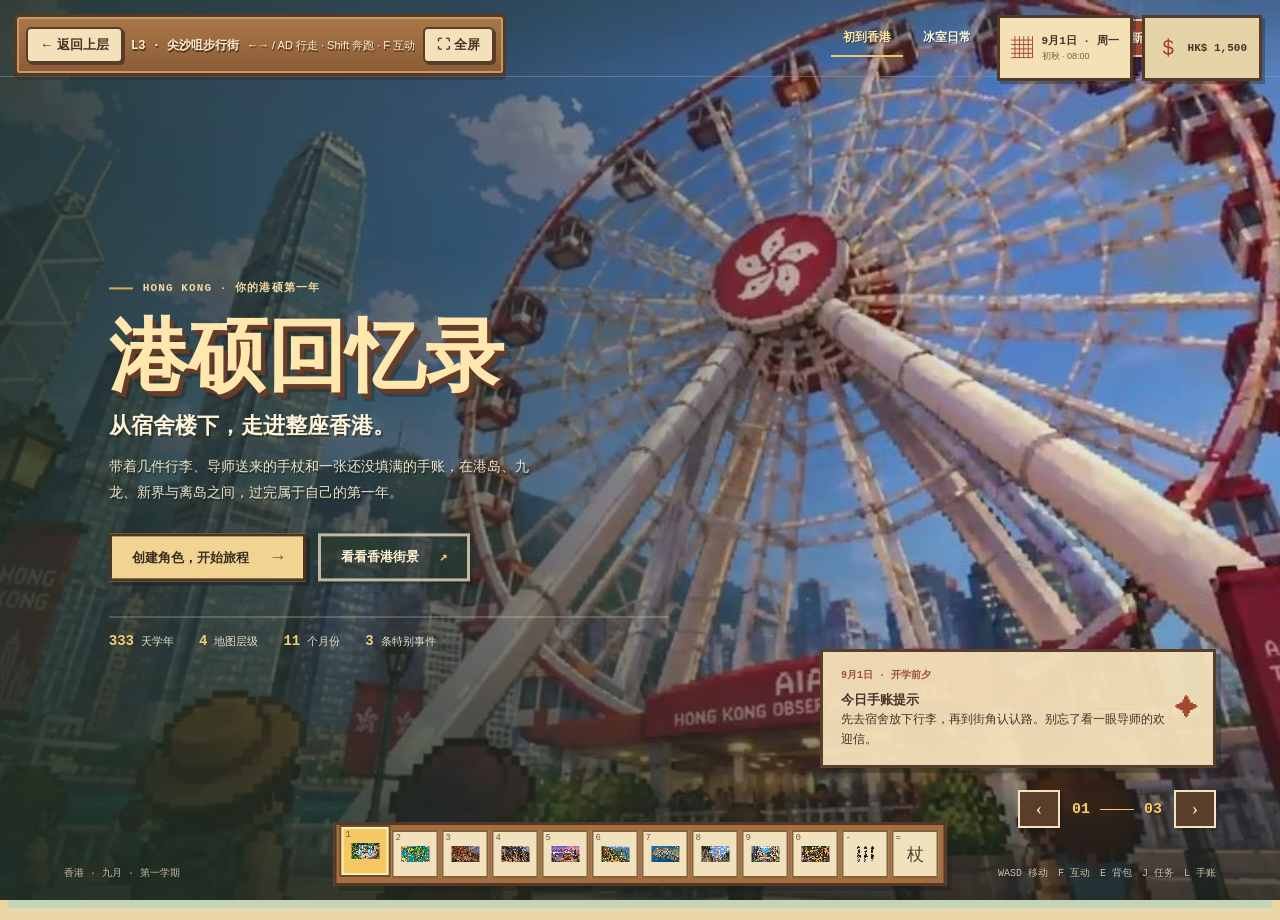
==== commit 97f48c71: "2026-11-28 更新：街道AD输入、人物高度统一、红茶冰室布局、招牌像素级高亮 - 街道取消 W/S，仅保留 A/D 与左右方向键；室内继续 WASD - 主角与 NPC 统一上移半个身高，NP" ====
--- a/index.html
+++ b/index.html
@@ -26,7 +26,7 @@
 <link rel="stylesheet" href="assets/adventure.css">
 <link rel="stylesheet" href="assets/story.css">
 <link rel="stylesheet" href="assets/character.css">
-<link rel="stylesheet" href="assets/world.css?v=2">
+<link rel="stylesheet" href="assets/world.css?v=7">
 <link rel="stylesheet" href="assets/room.css?v=1">
 </head>
 <body>
@@ -151,8 +151,8 @@
 function openHotspot(btn){const title=btn.dataset.title,desc=btn.dataset.desc,bg=btn.dataset.bg,region=btn.dataset.region;document.querySelector('#storybg').style.backgroundImage=`url('${bg}')`;document.querySelector('#placechip').textContent=`MAP POINT · ${region}`;document.querySelector('#storytitle').textContent=title;document.querySelector('#storytext').textContent=desc+'。当前角色：'+creator.name+'，宿舍：'+creator.dorm+'。';const box=document.querySelector('#choices');box.innerHTML='';[['停留互动','记录回忆并获得线索',4,-15],['继续探索','消耗更少港币，保存体力',3,-5]].forEach(c=>{const el=document.createElement('button');el.className='choice';el.innerHTML=`<strong>${c[0]}</strong><small>${c[1]}</small>`;el.onclick=()=>{if(!state.done['点:'+title]){state.done['点:'+title]=true;state.clues++;state.energy=Math.max(0,state.energy-c[2]);state.money=Math.max(0,state.money-c[3]);state.journal+=`\n\n${title}｜${region}\n${desc}。`;update();toast(title+' 已记录')}showScreen('map')};box.appendChild(el)});showScreen('story')}
 state.journal='等待角色创建……';update();
 </script>
-<script src="assets/room.js?v=1"></script>
+<script src="assets/room.js?v=2"></script>
 <script src="assets/story.js?v=2"></script>
-<script src="assets/adventure.js?v=10"></script>
+<script src="assets/adventure.js?v=26"></script>
 <script src="assets/experience.js?v=4"></script>
 </body></html>
--- a/assets/world.css
+++ b/assets/world.css
@@ -27,6 +27,13 @@
 .walk-marker{bottom:19%;transition:filter .15s}
 .walk-marker button{border-color:#5b3c28;background:#f1c75b;box-shadow:3px 3px 0 rgba(70,43,25,.55)}
 .walk-marker small{border:2px solid #6b4930;background:#f2e1bb;color:#4b3526;box-shadow:2px 2px 0 rgba(70,43,25,.35)}
+/* 建筑物招牌交互高亮：走到建筑前，招牌由正常变为边缘高亮并冒出感叹号 */
+.sign-glow{position:absolute;z-index:60;box-sizing:border-box;border:2px solid transparent;border-radius:3px;pointer-events:none;opacity:0;transition:opacity .18s,border-color .18s,box-shadow .18s,background .18s}
+.sign-glow.is-near{opacity:1;border-color:#ffe9a8;background:rgba(255,224,150,.06);box-shadow:0 0 0 2px rgba(255,214,120,.55),0 0 18px 4px rgba(255,205,92,.72),inset 0 0 14px rgba(255,224,150,.45);animation:sign-pulse 1.1s steps(2,end) infinite}
+.sign-glow.done{opacity:.4;border-color:rgba(255,233,168,.5);box-shadow:none;animation:none}
+.sign-glow .sign-alert{position:absolute;left:50%;top:0;box-sizing:border-box;transform:translate(-50%,-118%);display:grid;place-items:center;width:26px;height:26px;border:3px solid #263d35;border-radius:5px;background:#ffdc6b;color:#263d35;font:bold 18px/1 monospace;font-style:normal;box-shadow:2px 2px 0 rgba(26,43,38,.5);animation:sign-alert-bob .75s steps(2,end) infinite}
+@keyframes sign-alert-bob{50%{transform:translate(-50%,-118%) translateY(-5px)}}
+@keyframes sign-pulse{50%{box-shadow:0 0 0 3px rgba(255,214,120,.8),0 0 26px 8px rgba(255,205,92,.9),inset 0 0 20px rgba(255,224,150,.6)}}
 .walk-hud{z-index:1000;left:14px!important;right:14px!important;bottom:84px!important;align-items:flex-end}
 .walk-hud span{border:3px solid #63452f;border-radius:4px;background:rgba(242,225,187,.95);box-shadow:3px 3px 0 rgba(63,42,28,.35);color:#4b3526}
 .walk-actions{display:flex;gap:5px;pointer-events:auto}
@@ -36,7 +43,7 @@
 body:has(#map.active) .game-hud{z-index:1001}
 body:has(#map.active) .toast{z-index:1100}
 body:has(.event-overlay.open) .hotbar{display:none}
-.street-npc{position:absolute;width:clamp(42px,4.4vw,64px);height:clamp(70px,12.5vh,106px);transform:translateX(-50%);filter:drop-shadow(2px 4px 0 rgba(35,39,29,.28));pointer-events:auto;cursor:default}
+.street-npc{position:absolute;width:clamp(47.5px,4.94vw,72px);height:clamp(78px,14.25vh,120px);transform:translateX(-50%);filter:drop-shadow(2px 4px 0 rgba(35,39,29,.28));pointer-events:auto;cursor:default}
 .street-npc img{display:block;width:100%;height:100%;object-fit:contain;object-position:center bottom;image-rendering:pixelated;transform-origin:center bottom}
 .street-npc[data-facing="right"] img{transform:scaleX(-1)}
 .street-npc.is-walking img{animation:world-step .48s steps(2,end) infinite}
@@ -44,4 +51,4 @@
 .street-npc:hover span,.street-npc:focus-within span{opacity:1;transform:translateX(-50%) translateY(0)}
 @media(max-width:900px){.adventure-toolbar{max-width:calc(100% - 28px);top:10px}.map-hint{display:none}.street-video-controls{top:72px}.walk-hud{bottom:79px!important}.walk-hud>#walkPosition{display:none}#walkPrompt{left:0;transform:none;max-width:52%;white-space:normal}.adventure-player{width:48px!important;height:88px!important}.player-name{display:none}}
 @media(max-width:560px){.adventure-toolbar{right:8px;left:8px;padding:5px;gap:5px}.adventure-toolbar button{padding:0 7px;font-size:10px}.map-crumb{font-size:10px}.street-video-controls{right:9px;top:64px}.walk-hud{left:8px!important;right:8px!important;bottom:73px!important}.walk-actions{gap:3px}.walk-hud button{min-width:32px;min-height:34px;padding:5px 8px}#walkPrompt{font-size:8px;bottom:44px;max-width:100%;background:rgba(242,225,187,.88)}.hotbar-slot:nth-child(n+9){display:none}}
-@media(prefers-reduced-motion:reduce){.adventure-player.is-walking .walk-player-sprite,.walk-marker button{animation:none}}
+@media(prefers-reduced-motion:reduce){.adventure-player.is-walking .walk-player-sprite,.walk-marker button,.sign-glow.is-near,.sign-glow .sign-alert{animation:none}}
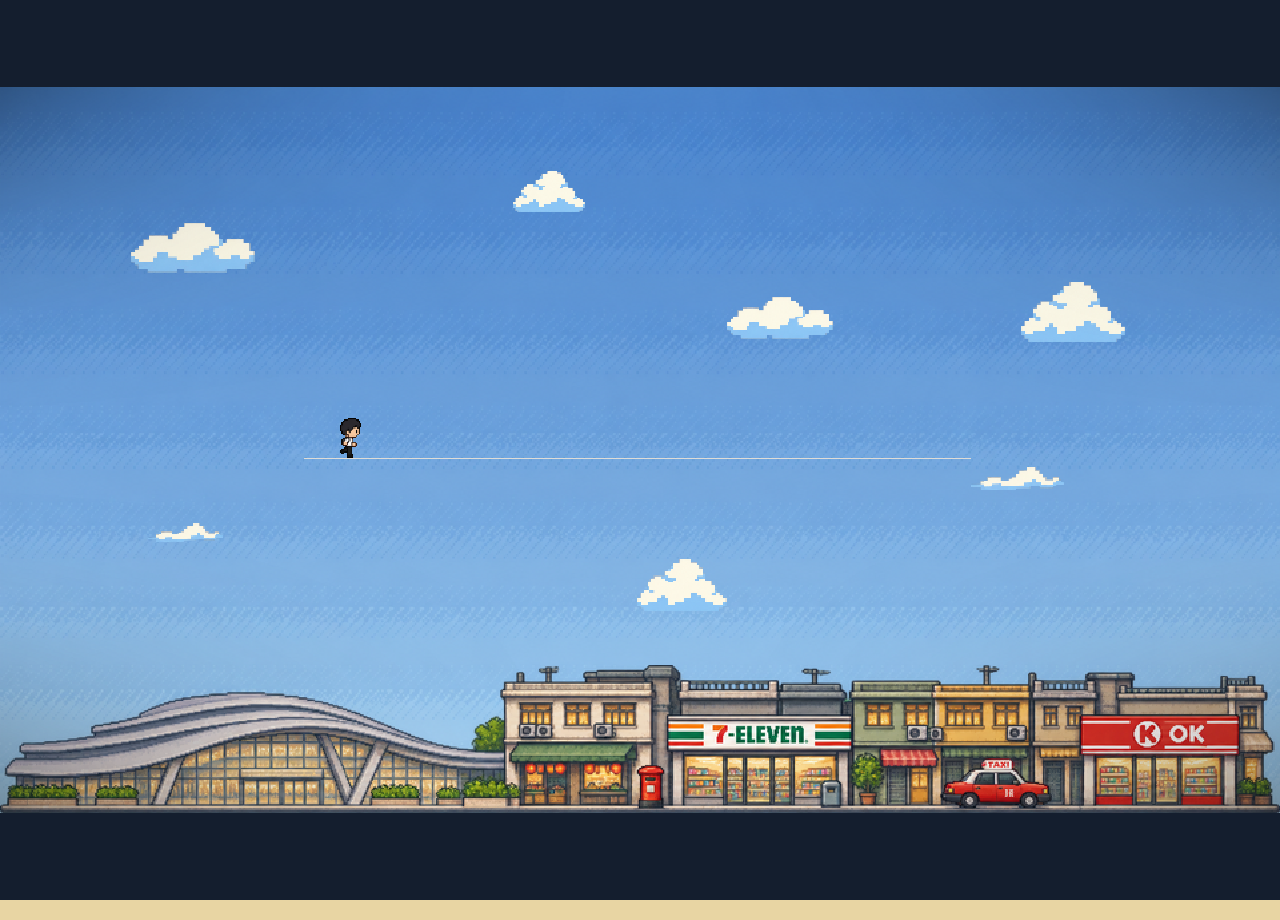
==== commit 0cc00caa: "2026-11-28 晚更新：接入「唐倩茜首页与导图」开场，删除旧三屏 - 新增 intro/ 整目录：加载动画、主菜单、创建形象、办公室对话、选择宿舍 - 开场脚本由 ES module 改为普通脚" ====
--- a/index.html
+++ b/index.html
@@ -21,6 +21,12 @@
 /* 新增：角色创建、导师导览与宿舍出生点 */
 .onboarding{position:fixed;z-index:100;inset:0;background:#dce7d8;display:grid;grid-template-columns:43% 57%;overflow:hidden}.onboarding.hidden{display:none}.creator-visual{position:relative;background:url('assets/微信图片_20261126093331_119_1244.webp') center/cover}.creator-visual:after{content:"";position:absolute;inset:0;background:linear-gradient(90deg,rgba(30,54,46,.1),rgba(30,54,46,.7)),repeating-linear-gradient(0deg,rgba(255,255,255,.05) 0 1px,transparent 1px 4px)}.character-preview{position:absolute;z-index:2;left:50%;bottom:8%;width:210px;height:330px;transform:translateX(-50%);border:4px solid #263d35;border-radius:12px;background:#f7efdb;box-shadow:10px 10px 0 rgba(38,61,53,.35);display:flex;flex-direction:column;align-items:center;justify-content:flex-end;overflow:hidden}.preview-sky{position:absolute;inset:0 0 55%;background:#9fbdb1}.preview-avatar{position:relative;z-index:2;width:130px;height:230px;margin-bottom:18px}.avatar-head{position:absolute;top:20px;left:43px;width:44px;height:50px;border-radius:42% 42% 46% 46%;background:#e2b18e;border:3px solid #263d35}.avatar-hair{position:absolute;top:10px;left:36px;width:58px;height:40px;border-radius:25px 25px 10px 10px;background:#3a3028;border:3px solid #263d35}.avatar-body{position:absolute;left:25px;top:68px;width:80px;height:120px;border:3px solid #263d35;border-radius:18px 18px 8px 8px}.preview-avatar[data-clothes="校园衫"] .avatar-body{background:#efca78}.preview-avatar[data-clothes="运动服"] .avatar-body{background:#75a8a2}.preview-avatar[data-clothes="礼服"] .avatar-body{background:#a76578}.preview-avatar[data-clothes="休闲外套"] .avatar-body{background:#718d67}.creator-panel{padding:34px clamp(28px,5vw,70px);background:#f7efdb;overflow:auto}.creator-kicker{font-family:monospace;font-size:12px;letter-spacing:.16em;color:#547969}.creator-panel h1{font-family:monospace;font-size:40px;margin:8px 0 4px}.creator-panel>p{color:#718078;margin:0 0 20px}.create-grid{display:grid;grid-template-columns:1fr 1fr;gap:14px}.field label,.feature label{display:block;font-size:12px;font-weight:800;margin-bottom:7px}.field input{width:100%;height:48px;border:2px solid #b9c2ad;border-radius:6px;background:#fffdf5;padding:0 12px;font-size:16px}.option-row{display:flex;gap:8px}.option-row button,.chip-row button{border:2px solid #b9c2ad;background:#fffdf5;border-radius:6px;padding:10px 12px;cursor:pointer}.option-row button.selected,.chip-row button.selected{border-color:#315347;background:#efca78;color:#263d35}.feature{grid-column:1/-1}.chip-row{display:flex;flex-wrap:wrap;gap:8px}.stat-preview{display:grid;grid-template-columns:repeat(3,1fr);gap:8px;margin:16px 0}.stat-preview div{border:2px solid #bdc8b2;border-radius:6px;background:#edf0df;padding:9px}.stat-preview b{display:block;font-family:monospace;font-size:19px}.stat-preview span{font-size:11px;color:#718078}.primary-btn{width:100%;height:52px;border:3px solid #263d35;border-radius:7px;background:#315347;color:#fff;font-size:15px;font-weight:800;cursor:pointer;box-shadow:5px 5px 0 #d1b86e}.guide-overlay{position:fixed;z-index:110;inset:0;background:rgba(24,43,38,.76);display:none;align-items:center;justify-content:center}.guide-overlay.active{display:flex}.guide-stage{width:min(900px,90vw);height:min(580px,78vh);border:4px solid #263d35;border-radius:10px;overflow:hidden;position:relative;background:url('assets/微信图片_20261126093331_119_1244.webp') center/cover;box-shadow:12px 12px 0 rgba(20,34,29,.45)}.guide-stage:after{content:"";position:absolute;inset:0;background:linear-gradient(0deg,rgba(28,49,42,.58),transparent 55%)}.npc{position:absolute;z-index:2;right:13%;bottom:12%;width:170px;height:250px}.npc-head{position:absolute;top:28px;left:57px;width:56px;height:62px;border:4px solid #263d35;border-radius:45% 45% 42% 42%;background:#d7a17d}.npc-hair{position:absolute;z-index:2;top:16px;left:48px;width:74px;height:48px;border:4px solid #263d35;border-radius:50% 50% 12px 12px;background:#c3b3dc}.npc-body{position:absolute;top:88px;left:34px;width:102px;height:145px;border:4px solid #263d35;border-radius:24px 24px 8px 8px;background:#b3c7a2}.staff{position:absolute;z-index:3;right:-20px;top:72px;width:10px;height:150px;background:#efca78;border:3px solid #263d35;border-radius:8px}.staff:before{content:"✦";position:absolute;top:-34px;left:-17px;width:38px;height:38px;border:3px solid #263d35;border-radius:50%;background:#f7efdb;color:#b88b39;display:grid;place-items:center}.dialogue{position:absolute;z-index:4;left:24px;right:24px;bottom:24px;border:3px solid #263d35;border-radius:8px;background:#f7efdb;padding:16px 18px;box-shadow:7px 7px 0 rgba(38,61,53,.35)}.dialogue .npc-name{font-family:monospace;font-size:12px;color:#547969}.dialogue p{min-height:48px;line-height:1.7;margin:6px 0 12px}.dialogue button{float:right;border:2px solid #263d35;border-radius:5px;background:#315347;color:#fff;padding:8px 14px;cursor:pointer}.dorm-overlay{position:fixed;z-index:105;inset:0;background:rgba(35,53,47,.83);display:none;align-items:center;justify-content:center}.dorm-overlay.active{display:flex}.dorm-panel{width:min(980px,92vw);background:#f7efdb;border:4px solid #263d35;border-radius:10px;padding:26px;box-shadow:12px 12px 0 rgba(18,31,26,.45)}.dorm-panel h2{font-family:monospace;margin:0 0 4px}.dorm-panel>p{color:#718078;margin-top:0}.dorm-grid{display:grid;grid-template-columns:repeat(3,1fr);gap:12px}.dorm-card{border:3px solid #bdc8b2;border-radius:7px;background:#fffdf5;padding:10px;text-align:left;cursor:pointer}.dorm-card.selected{border-color:#315347;background:#e7e0b7;box-shadow:5px 5px 0 #d1b86e}.dorm-card img{width:100%;height:115px;object-fit:cover;border:2px solid #263d35;border-radius:4px}.dorm-card strong{display:block;margin:8px 0 3px}.dorm-card small{color:#718078}.hotspot{position:absolute;z-index:6;width:auto;min-width:92px;height:42px;border:2px solid #263d35;border-radius:5px;background:#f7efdb;color:#263d35;box-shadow:4px 4px 0 rgba(49,83,71,.28);font-size:11px;font-weight:800;cursor:pointer}.hotspot:before{content:"";position:absolute;left:50%;top:-12px;width:8px;height:8px;border:2px solid #263d35;border-radius:50%;background:#efca78;transform:translateX(-50%)}.hotspot:hover{background:#efca78}.hotspot[data-locked="true"]{opacity:.58}.birth-marker{position:absolute;z-index:7;width:38px;height:38px;border:3px solid #263d35;border-radius:50%;background:#efca78;display:grid;place-items:center;font-size:18px;left:var(--x);top:var(--y);box-shadow:4px 4px 0 rgba(49,83,71,.28)}
 @media(max-width:760px){.app{grid-template-columns:64px 1fr}.mapcanvas{top:135px}.place{width:96px;height:96px}.place strong{font-size:9px}.invgrid{grid-template-columns:repeat(2,58px)}.storypanel{border-width:2px}.onboarding{grid-template-columns:1fr}.creator-visual{display:none}.creator-panel{padding:22px}.create-grid{grid-template-columns:1fr}.dorm-grid{grid-template-columns:1fr 1fr}.guide-stage{height:70vh}.npc{right:4%;transform:scale(.78);transform-origin:bottom}.hotspot{min-width:74px;font-size:9px}.stat-preview{grid-template-columns:repeat(3,1fr)}}
+/* 开场（唐倩茜「首页与导图」）作为整个游戏的第一个界面 */
+body.intro-active{overflow:hidden}
+body.intro-active .app,body.intro-active .game-hud,body.intro-active .hotbar,body.intro-active .toast{visibility:hidden}
+.intro-overlay{position:fixed;inset:0;z-index:9999;background:#141e2e;transition:opacity .42s ease}
+.intro-overlay iframe{display:block;width:100%;height:100%;border:0;background:#141e2e}
+.intro-overlay.leaving{opacity:0;pointer-events:none}
 </style>
 <link rel="stylesheet" href="assets/experience.css">
 <link rel="stylesheet" href="assets/adventure.css">
@@ -29,42 +35,22 @@
 <link rel="stylesheet" href="assets/world.css?v=7">
 <link rel="stylesheet" href="assets/room.css?v=1">
 </head>
-<body>
-<section class="welcome-screen" id="welcomeScreen">
-  <div class="welcome-art"><img id="welcomeScene" src="assets/video_cover.jpg" alt="中环摩天轮像素街景"><div class="welcome-art-grain"></div></div>
-  <header class="welcome-nav"><div class="welcome-mark">港硕<br>记</div><nav><button class="welcome-nav-link current" data-home-tab="0">初到香港</button><button class="welcome-nav-link" data-home-tab="1">冰室日常</button><button class="welcome-nav-link" data-home-tab="2">九龙夜行</button></nav><button class="welcome-mini-start" id="navBeginJourney">开始新生活 <span>→</span></button></header>
-  <div class="welcome-copy"><div class="welcome-kicker"><span></span>HONG KONG · 你的港硕第一年</div><h1>港硕回忆录</h1><div class="welcome-subtitle">从宿舍楼下，走进整座香港。</div><p class="welcome-summary">带着几件行李、导师送来的手杖和一张还没填满的手账，在港岛、九龙、新界与离岛之间，过完属于自己的第一年。</p><div class="welcome-actions"><button class="welcome-primary" id="beginJourney">创建角色，开始旅程 <span>→</span></button><button class="welcome-secondary" id="resumeJourney">看看香港街景 <span>↗</span></button></div><div class="welcome-story-meta"><span><b>333</b>天学年</span><span><b>4</b>地图层级</span><span><b>11</b>个月份</span><span><b>3</b>条特别事件</span></div></div>
-  <div class="welcome-news"><div class="news-date">9月1日 · 开学前夕</div><p><b>今日手账提示</b><br>先去宿舍放下行李，再到街角认认路。别忘了看一眼导师的欢迎信。</p><span class="news-pin">✦</span></div>
-  <div class="welcome-scene-mark"><span>✦</span><i></i><span id="sceneCaption">中环 · 港湾入夜</span><span id="sceneNumber" class="sr-only">01</span></div>
-  <div class="welcome-controls"><button id="welcomePrev" aria-label="上一张街景">‹</button><span><b id="welcomeSlideCurrent">01</b><i></i><b>03</b></span><button id="welcomeNext" aria-label="下一张街景">›</button></div>
-  <div class="welcome-footer"><span>香港 · 九月 · 第一学期</span><span>WASD 移动　F 互动　E 背包　J 任务　L 手账</span></div>
-</section>
-<div class="onboarding hidden" id="onboarding">
-  <div class="creator-visual"><div class="character-preview"><div class="preview-sky"></div><div class="preview-avatar" id="previewAvatar" data-clothes="校园衫" data-outfit="daily"><div class="avatar-sheet" id="avatarSheet" data-gender="女性"></div><img class="avatar-layer avatar-top-layer" src="assets/characters/clothes-top.png" alt="上衣"><img class="avatar-layer avatar-pants-layer" src="assets/characters/clothes-pants.png" alt="裤子"><img class="avatar-layer avatar-shoes-layer" src="assets/characters/clothes-shoes.png" alt="鞋子"><div class="avatar-accessory"></div><img class="avatar-full" id="avatarFull" alt="节日人物造型"></div><div class="avatar-preview-name" id="avatarPreviewName">林同学 · 日常校园</div><div class="character-turnaround" id="characterTurnaround" aria-label="日常校园三视图"><div class="turnaround-view"><img data-view="front" src="assets/characters/daily-female-front.png" alt="正面"><span>正</span></div><div class="turnaround-view"><img data-view="side" src="assets/characters/daily-female-side.png" alt="侧面"><span>侧</span></div><div class="turnaround-view"><img data-view="back" src="assets/characters/daily-female-back.png" alt="背面"><span>背</span></div></div><div class="avatar-zoom-note" id="avatarZoomNote">100%</div></div></div>
-  <div class="creator-panel">
-    <div class="creator-kicker">CHARACTER CREATION · 港硕第一学期 <button id="backToWelcome" type="button">← 返回首页</button></div><h1>创建你的角色</h1><p>选择形象、性格与开学穿搭，数值会随选择即时调整。</p>
-    <div class="create-grid">
-      <div class="field"><label for="playerName">姓名</label><input id="playerName" maxlength="12" value="林同学" placeholder="请输入姓名"></div>
-      <div class="field"><label>性别 / 身份</label><div class="option-row" id="genderOptions"><button class="selected" data-gender="女性">女性</button><button data-gender="男性">男性</button><button data-gender="非二元">非二元</button></div></div>
-      <div class="feature"><label>人物特征（可多选）</label><div class="chip-row" id="traitOptions"><button class="selected" data-trait="社交达人" data-stat="社交,+12">社交达人</button><button data-trait="学业优先" data-stat="学习,+12">学业优先</button><button data-trait="探险爱好者" data-stat="探索,+12">探险爱好者</button><button data-trait="美食记录者" data-stat="体力,+12">美食记录者</button></div></div>
-      <div class="feature outfit-feature" id="clothesOptions"><label>初始服饰</label><div class="outfit-grid" id="outfitOptions"><button class="outfit-option selected" data-outfit="daily" data-clothes="日常校园" data-clue="校园"><span class="outfit-art daily-art"><img src="assets/characters/daily-female-front.png" alt="日常校园造型"></span><span><b>日常校园</b><small>轻装入学 · 学习 +5</small></span></button><button class="outfit-option" data-outfit="street" data-clothes="街头休闲" data-clue="探索"><span class="outfit-art street-art"><img src="assets/characters/clothes-top.png" alt="街头上衣"><img src="assets/characters/clothes-pants.png" alt="休闲长裤"></span><span><b>街头休闲</b><small>方便走街 · 探索 +8</small></span></button><button class="outfit-option" data-outfit="holiday" data-clothes="圣诞主题套装" data-clue="社交"><span class="outfit-art holiday-art"><img src="assets/characters/holiday-character.png" alt="圣诞套装"></span><span><b>圣诞主题</b><small>节日限定 · 社交 +8</small></span></button><button class="outfit-option" data-outfit="alternative" data-clothes="恶魔蝙蝠套装" data-clue="生活"><span class="outfit-art alternative-art"><img src="assets/characters/alternative-character.png" alt="蝙蝠套装"></span><span><b>蝙蝠套装</b><small>个性出行 · 探索 +5</small></span></button></div></div>
-      <div class="feature accessory-feature"><label>配饰</label><div class="accessory-row" id="accessoryOptions"><button class="accessory-option selected" data-accessory="none" title="不佩戴">—</button><button class="accessory-option" data-accessory="bow" title="蝴蝶结"><img src="assets/characters/accessory-bow.png" alt="蝴蝶结"></button><button class="accessory-option" data-accessory="hairpin" title="发夹"><img src="assets/characters/accessory-hairpin.png" alt="发夹"></button><button class="accessory-option" data-accessory="scarf" title="脖套"><img src="assets/characters/accessory-scarf.png" alt="脖套"></button><button class="accessory-option" data-accessory="bat" title="小蝙蝠"><img src="assets/characters/accessory-bat.png" alt="小蝙蝠"></button></div></div>
-      <div class="feature appearance-comparison"><label>主角装饰对照</label><div class="appearance-compare"><div class="compare-panel"><div class="compare-avatar"><div class="compare-person" id="compareBeforePerson" data-gender="女性"></div></div><b>未佩戴配饰</b></div><span class="compare-arrow">→</span><div class="compare-panel"><div class="compare-avatar"><div class="compare-person" id="compareAfterPerson" data-gender="女性"></div><img id="compareAccessory" class="compare-accessory" alt="当前配饰" hidden></div><b id="compareAccessoryName">当前：无配饰</b></div></div></div>
-      <div class="feature tuning-feature"><label for="avatarScale">人物显示比例 <span id="avatarScaleValue">100%</span></label><input id="avatarScale" type="range" min="75" max="120" value="100"><label for="avatarTone">色调</label><select id="avatarTone"><option value="normal">原色</option><option value="warm">暖光</option><option value="cool">清凉</option><option value="soft">柔和</option></select></div>
-    </div>
-    <div class="stat-preview"><div><b id="socialStat">62</b><span>社交</span></div><div><b id="studyStat">62</b><span>学习</span></div><div><b id="exploreStat">62</b><span>探索</span></div><div><b id="energyStat">100</b><span>体力</span></div></div>
-    <button class="primary-btn" id="startCreation">确认角色，进入香港</button>
-  </div>
+<body class="intro-active">
+<div class="intro-overlay" id="introOverlay">
+  <iframe id="introFrame" src="intro/index.html" title="港硕回忆录开场：加载、主菜单、创建形象与导师对话" allow="autoplay"></iframe>
 </div>
-<div class="guide-overlay" id="guideOverlay"><div class="guide-stage"><div class="npc"><div class="npc-hair"></div><div class="npc-head"></div><div class="npc-body"></div><div class="staff"></div></div><div class="dialogue"><div class="npc-name">导师 NPC · 马老师</div><p id="guideText"></p><button id="guideNext">继续</button></div></div></div>
-<div class="dorm-overlay" id="dormOverlay"><div class="dorm-panel"><h2>选择宿舍出生点</h2><p>宿舍下就是你的第一天。不同区域影响初始交通与可探索地点。</p><div class="dorm-grid" id="dormGrid">
-<button class="dorm-card selected" data-dorm="港大太古堂" data-bonus="社交"><img src="assets/微信图片_20261126093323_112_1244.webp"><strong>太古堂宿舍</strong><small>港岛 · 商业区，社交路线加成</small></button>
-<button class="dorm-card" data-dorm="城大宿舍" data-bonus="学习"><img src="assets/微信图片_20261126093331_119_1244.webp"><strong>城大宿舍</strong><small>九龙 · 校园区，学习路线加成</small></button>
-<button class="dorm-card" data-dorm="理大宿舍" data-bonus="探索"><img src="assets/微信图片_20261126093323_114_1244.webp"><strong>理大宿舍</strong><small>维港 · 实践区，探索路线加成</small></button>
-<button class="dorm-card" data-dorm="浸大学舍" data-bonus="社交"><img src="assets/微信图片_20261126093323_113_1244.webp"><strong>浸大学舍</strong><small>九龙东 · 社区区，文化路线加成</small></button>
-<button class="dorm-card" data-dorm="科大宿舍" data-bonus="生活"><img src="assets/微信图片_20261126093323_117_1244.webp"><strong>科大宿舍</strong><small>清水湾 · 自然区，体力路线加成</small></button>
-<button class="dorm-card" data-dorm="岭南宿舍" data-bonus="生活"><img src="assets/微信图片_20261126093331_121_1244.webp"><strong>岭南宿舍</strong><small>离岛 · 海岸区，休闲路线加成</small></button>
-</div><button class="primary-btn" id="confirmDorm" style="margin-top:16px">从宿舍楼下出发</button></div></div>
+<script>
+/* 开场只播一次：同一标签页内刷新不再重播 */
+(function(){
+  var done = false;
+  try { done = sessionStorage.getItem('hong-kong-diary:intro-done') === '1'; } catch (e) {}
+  if (done) {
+    var o = document.querySelector('#introOverlay');
+    if (o) o.remove();
+    document.body.classList.remove('intro-active');
+  }
+})();
+</script>
 <div class="app">
 <aside class="rail"><div class="brand">香<br>港回忆录</div><nav class="railnav">
 <button class="navbtn active" data-screen="map"><span>⌖</span><span>地图</span></button>
@@ -114,21 +100,25 @@
 document.querySelector('#backmap').onclick=()=>showScreen('map');document.querySelector('#closeStory').onclick=()=>showScreen('map');
 
 const creator={gender:'女性',traits:[],clothes:'日常校园',dorm:'港大太古堂',bonus:'社交',name:'林同学',stats:{social:62,study:62,explore:62,energy:100}};
-function recalcStats(){let s={social:62,study:62,explore:62,energy:100};document.querySelectorAll('#traitOptions button.selected').forEach(b=>{const [k,v]=b.dataset.stat.split(',');if(k==='社交')s.social+=Number(v);if(k==='学习')s.study+=Number(v);if(k==='探索')s.explore+=Number(v);if(k==='体力')s.energy+=Number(v)});const clothes=document.querySelector('#clothesOptions button.selected');creator.clothes=clothes?.dataset.clothes||'日常校园';if(clothes?.dataset.clue==='校园')s.study+=5;if(clothes?.dataset.clue==='社交')s.social+=8;if(clothes?.dataset.clue==='学习')s.study+=8;if(clothes?.dataset.clue==='探索')s.explore+=8;if(clothes?.dataset.clue==='生活')s.explore+=5;creator.traits=[...document.querySelectorAll('#traitOptions button.selected')].map(button=>button.dataset.trait);socialStat.textContent=s.social;studyStat.textContent=s.study;exploreStat.textContent=s.explore;energyStat.textContent=s.energy;creator.stats=s;previewAvatar.dataset.clothes=creator.clothes}
-document.querySelectorAll('#genderOptions button').forEach(b=>b.onclick=()=>{document.querySelectorAll('#genderOptions button').forEach(x=>x.classList.remove('selected'));b.classList.add('selected');creator.gender=b.dataset.gender;avatarSheet.dataset.gender=creator.gender==='男性'?'男性':'女性'});
-document.querySelectorAll('#traitOptions button').forEach(b=>b.onclick=()=>{b.classList.toggle('selected');recalcStats()});
-document.querySelectorAll('#clothesOptions button').forEach(b=>b.onclick=()=>{document.querySelectorAll('#clothesOptions button').forEach(x=>x.classList.remove('selected'));b.classList.add('selected');recalcStats()});
-recalcStats();
-const guideLines=[
-  '欢迎来到香港回忆录，林同学。这里没有固定的人生答案，你的选择会改变社交、学习与探索数值。',
-  '在地图上寻找闪亮节点：叮叮车、冰室、庙宇、书店、海滨等地点都能触发任务与回忆。',
-  '这是你的港硕手杖：它能记录线索、指引导师任务，并在宿舍与四大城区之间打开选择。'
-];let guideIndex=0;
-guideText.textContent=guideLines[0];
-document.querySelector('#guideNext').onclick=()=>{guideIndex++;if(guideIndex<guideLines.length){guideText.textContent=guideLines[guideIndex];if(guideIndex===2)document.querySelector('.staff').animate([{transform:'scale(.7) rotate(-20deg)'},{transform:'scale(1.2) rotate(8deg)'},{transform:'scale(1)'}],{duration:700});}else{guideOverlay.classList.remove('active');dormOverlay.classList.add('active')}};
-document.querySelector('#startCreation').onclick=()=>{creator.name=playerName.value.trim()||'林同学';state.playerStats={...creator.stats};state.energy=creator.stats.energy;document.querySelector('.brand').innerHTML=creator.name.slice(0,2)+'<br>港回忆录';guideLines[0]=`欢迎来到香港回忆录，${creator.name}。这里没有固定的人生答案，你的选择会改变社交、学习与探索数值。`;guideText.textContent=guideLines[0];onboarding.classList.add('hidden');guideOverlay.classList.add('active')};
-document.querySelectorAll('.dorm-card').forEach(b=>b.onclick=()=>{document.querySelectorAll('.dorm-card').forEach(x=>x.classList.remove('selected'));b.classList.add('selected');creator.dorm=b.dataset.dorm;creator.bonus=b.dataset.bonus});
-confirmDorm.onclick=()=>{dormOverlay.classList.remove('active');state.dorm=creator.dorm;state.bonus=creator.bonus;if(creator.bonus==='社交')state.clues=0;if(creator.bonus==='学习')state.money+=200;if(creator.bonus==='探索')state.energy+=15;state.journal=`9月1日，晴。\n${creator.name}（${creator.gender}）在「${creator.dorm}」宿舍楼下开始港硕回忆。穿着${creator.clothes}，口袋里还有导师赠予的港硕手杖。`;const old=document.querySelector('.birth-marker');if(old)old.remove();const marker=document.createElement('div');marker.className='birth-marker';marker.style.setProperty('--x','46%');marker.style.setProperty('--y','74%');marker.textContent='⌂';mapCanvas.appendChild(marker);update();toast(`出生点：${creator.dorm} · 手杖已获得`)};
+
+/* 开场（唐倩茜「首页与导图」）在最后一页点击屏幕后，把姓名与性别带进街道 */
+function applyIntroProfile(){
+  let profile=null;
+  try{profile=JSON.parse(localStorage.getItem('hong-kong-diary:character')||'null');}catch(e){profile=null;}
+  if(!profile)return;
+  const introName=String(profile.name||'').trim();
+  if(introName)creator.name=introName;
+  creator.gender=profile.avatar==='male'?'男性':'女性';
+  const home=String(profile.home||'').trim();
+  if(home)creator.dorm=home;
+  state.playerAppearance={gender:creator.gender,outfit:'daily',accessory:'none',tone:'normal',scale:1};
+  const brand=document.querySelector('.brand');
+  if(brand)brand.innerHTML=creator.name.slice(0,2)+'<br>港回忆录';
+  state.journal='9月1日，晴。\n'+creator.name+'（'+creator.gender+'）拎着行李走进香港的街道，口袋里是导师给的港硕手帐。';
+  update();
+}
+window.applyIntroProfile=applyIntroProfile;
+applyIntroProfile();
 
 const mapPoints=[
  ['港大校门','港岛',18,18,'assets/微信图片_20261126093323_112_1244.webp','与校友打招呼，社交+8'],
@@ -149,10 +139,42 @@
 ];
 const mapCanvas=document.querySelector('.mapcanvas');mapPoints.forEach((p,i)=>{const b=document.createElement('button');b.className='hotspot';b.style.left=p[2]+'%';b.style.top=p[3]+'%';b.dataset.title=p[0];b.dataset.region=p[1];b.dataset.desc=p[5];b.dataset.bg=p[4];b.textContent=p[0];b.onclick=()=>openHotspot(b);mapCanvas.appendChild(b)});
 function openHotspot(btn){const title=btn.dataset.title,desc=btn.dataset.desc,bg=btn.dataset.bg,region=btn.dataset.region;document.querySelector('#storybg').style.backgroundImage=`url('${bg}')`;document.querySelector('#placechip').textContent=`MAP POINT · ${region}`;document.querySelector('#storytitle').textContent=title;document.querySelector('#storytext').textContent=desc+'。当前角色：'+creator.name+'，宿舍：'+creator.dorm+'。';const box=document.querySelector('#choices');box.innerHTML='';[['停留互动','记录回忆并获得线索',4,-15],['继续探索','消耗更少港币，保存体力',3,-5]].forEach(c=>{const el=document.createElement('button');el.className='choice';el.innerHTML=`<strong>${c[0]}</strong><small>${c[1]}</small>`;el.onclick=()=>{if(!state.done['点:'+title]){state.done['点:'+title]=true;state.clues++;state.energy=Math.max(0,state.energy-c[2]);state.money=Math.max(0,state.money-c[3]);state.journal+=`\n\n${title}｜${region}\n${desc}。`;update();toast(title+' 已记录')}showScreen('map')};box.appendChild(el)});showScreen('story')}
-state.journal='等待角色创建……';update();
+update();
 </script>
 <script src="assets/room.js?v=2"></script>
 <script src="assets/story.js?v=2"></script>
 <script src="assets/adventure.js?v=26"></script>
-<script src="assets/experience.js?v=4"></script>
+<script src="assets/experience.js?v=5"></script>
+<script>
+/* 开场最后一页（选择宿舍）点击后，收起开场浮层，露出街道 */
+(function(){
+  var overlay = document.querySelector('#introOverlay');
+  if (!overlay) return;
+  var KEY = 'hong-kong-diary:intro-done';
+  var closing = false;
+  var ready = false;
+
+  function closeIntro(){
+    if (closing) return;
+    closing = true;
+    try { sessionStorage.setItem(KEY, '1'); } catch (e) {}
+    if (typeof window.applyIntroProfile === 'function') window.applyIntroProfile();
+    overlay.classList.add('leaving');
+    setTimeout(function(){
+      if (overlay.parentNode) overlay.parentNode.removeChild(overlay);
+      document.body.classList.remove('intro-active');
+    }, 430);
+  }
+
+  // 兜底：开场脚本若 12 秒内仍未就绪（例如被浏览器拦截），直接放行到街道
+  var guard = setTimeout(function(){ if (!ready) closeIntro(); }, 12000);
+
+  window.addEventListener('message', function(event){
+    var data = event.data;
+    if (!data || typeof data !== 'object') return;
+    if (data.type === 'hk-intro-ready') { ready = true; clearTimeout(guard); return; }
+    if (data.type === 'hk-intro-done') { ready = true; clearTimeout(guard); closeIntro(); }
+  });
+})();
+</script>
 </body></html>
